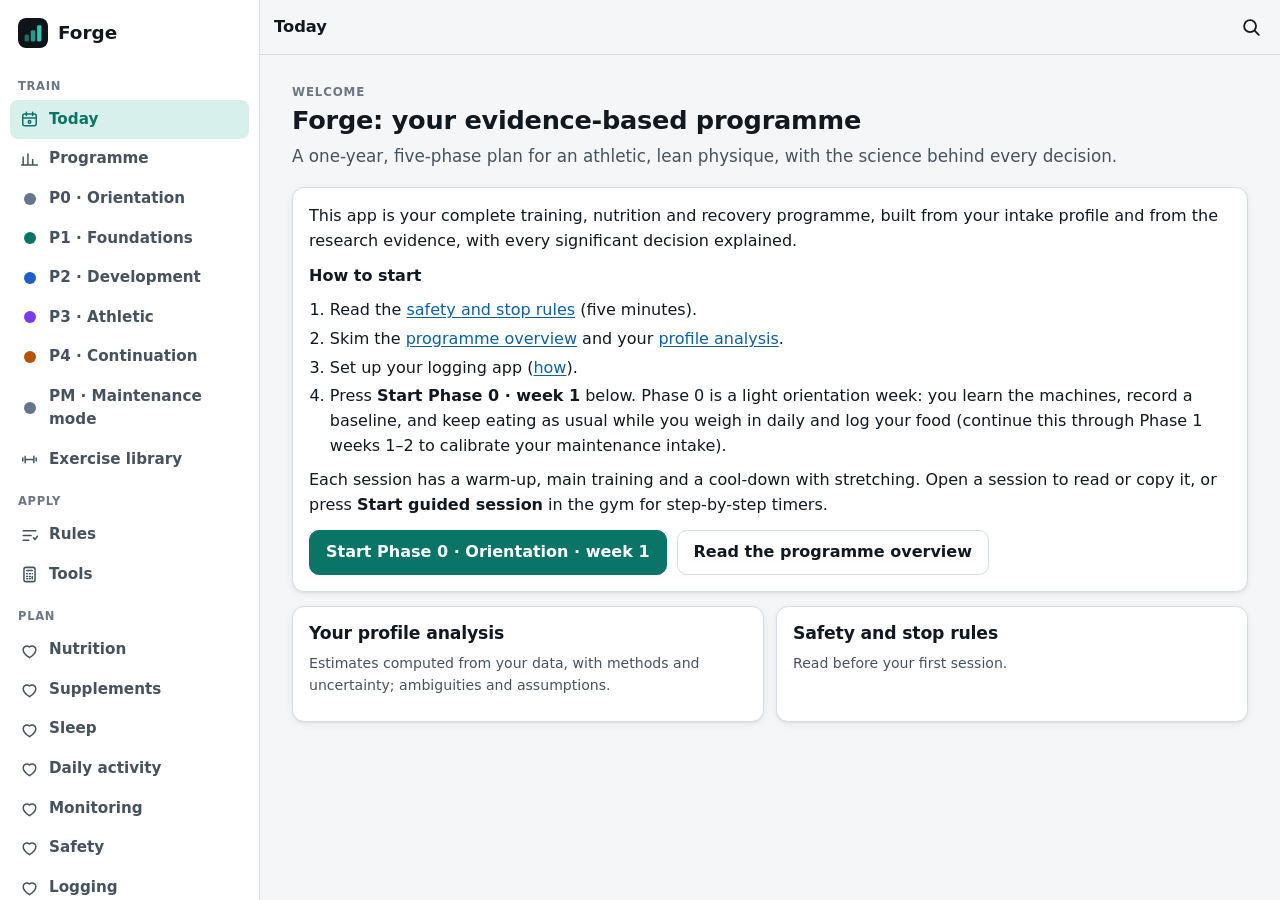
==== index.html @ 19421c13 "Add files via upload" ====
<!doctype html>
<html lang="en-GB">
<head>
  <meta charset="utf-8">
  <meta name="viewport" content="width=device-width, initial-scale=1, viewport-fit=cover">
  <title>Forge · Training Programme</title>
  <meta name="description" content="A personal, evidence-based multiphase training, nutrition and recovery programme. Works offline.">
  <meta name="theme-color" content="#0f1419">
  <meta name="color-scheme" content="light dark">
  <link rel="manifest" href="manifest.webmanifest">
  <link rel="icon" href="icons/icon.svg" type="image/svg+xml">
  <link rel="icon" href="icons/icon-192.png" sizes="192x192" type="image/png">
  <link rel="apple-touch-icon" href="icons/apple-touch-icon.png">
  <link rel="stylesheet" href="css/app.css">
  <script>
    // Apply the saved theme before first paint to avoid a flash.
    try {
      var t = JSON.parse(localStorage.getItem('forge:settings') || '{}').theme;
      if (t === 'light' || t === 'dark') document.documentElement.dataset.theme = t;
    } catch (e) {}
  </script>
</head>
<body>
  <a class="skip-link" href="#main">Skip to content</a>
  <div class="app" id="app">
    <aside class="sidenav" id="sidenav" aria-label="Main navigation"></aside>
    <div class="content-col">
      <header class="topbar" id="topbar">
        <button class="icon-btn back-btn" id="backBtn" type="button" aria-label="Back" hidden>
          <svg viewBox="0 0 24 24" aria-hidden="true"><path d="M15 5l-7 7 7 7" /></svg>
        </button>
        <div class="topbar-title" id="topTitle">Forge</div>
        <button class="icon-btn" id="searchBtn" type="button" aria-label="Search">
          <svg viewBox="0 0 24 24" aria-hidden="true"><circle cx="11" cy="11" r="6.5" /><path d="M16 16l4.5 4.5" /></svg>
        </button>
        <button class="icon-btn" id="menuBtn" type="button" aria-label="More pages" aria-haspopup="true">
          <svg viewBox="0 0 24 24" aria-hidden="true"><path d="M4 7h16M4 12h16M4 17h16" /></svg>
        </button>
      </header>
      <div class="banner" id="banner" hidden></div>
      <main id="main" tabindex="-1">
        <div class="loading" id="loading">
          <div class="spinner" aria-hidden="true"></div>
          <p>Loading programme…</p>
        </div>
      </main>
    </div>
    <nav class="bottomnav" id="bottomnav" aria-label="Primary"></nav>
  </div>
  <div class="sheet-backdrop" id="sheetBackdrop" hidden></div>
  <div class="sheet" id="sheet" role="dialog" aria-modal="true" aria-labelledby="sheetTitle" hidden></div>
  <div class="toast" id="toast" role="status" aria-live="polite"></div>
  <noscript><p class="noscript">This app needs JavaScript enabled.</p></noscript>
  <script type="module" src="js/app.js"></script>
</body>
</html>
---- css/app.css ----
/* Forge · stylesheet. No external fonts or resources: system font stacks only. */

:root {
  --bg: #f4f6f8;
  --surface: #ffffff;
  --surface-2: #edf1f4;
  --surface-3: #e2e8ed;
  --text: #121820;
  --text-2: #46525e;
  --text-3: #6b7783;
  --border: #d5dce3;
  --accent: #0a7466;
  --accent-ink: #ffffff;
  --accent-soft: #d8f0ec;
  --link: #0b5fa8;
  --warn: #9a5b00;
  --warn-soft: #fdf0d8;
  --danger: #b42318;
  --danger-soft: #fde4e1;
  --ok: #157a3c;
  --ok-soft: #dcf3e4;
  --info: #1d4ed8;
  --info-soft: #e1e9fd;
  --p0: #64748b; --p1: #0a7466; --p2: #1d5fc4; --p3: #7c3aed; --p4: #b45309;
  --shadow: 0 1px 2px rgba(16, 24, 32, .06), 0 2px 8px rgba(16, 24, 32, .06);
  --radius: 12px;
  --radius-sm: 8px;
  --font: system-ui, -apple-system, "Segoe UI", Roboto, "Noto Sans", Ubuntu, Cantarell, "Helvetica Neue", Arial, sans-serif;
  --mono: ui-monospace, "Cascadia Mono", "Segoe UI Mono", "Roboto Mono", Consolas, Menlo, monospace;
  --read: 74ch;
  --sidenav-w: 260px;
  --bottomnav-h: 62px;
  color-scheme: light;
}

@media (prefers-color-scheme: dark) {
  :root:not([data-theme="light"]) {
    --bg: #0f1419; --surface: #161c23; --surface-2: #1c242d; --surface-3: #25303b;
    --text: #e7edf3; --text-2: #aab6c2; --text-3: #83909d; --border: #2b3641;
    --accent: #33c2ae; --accent-ink: #062320; --accent-soft: #123631; --link: #79b8ff;
    --warn: #f2b155; --warn-soft: #3a2a0f; --danger: #ff8a7d; --danger-soft: #3d1a17;
    --ok: #5fd28c; --ok-soft: #12301f; --info: #8fb0ff; --info-soft: #172446;
    --p0: #94a3b8; --p1: #33c2ae; --p2: #6aa1ff; --p3: #b190ff; --p4: #f2a24a;
    --shadow: 0 1px 2px rgba(0, 0, 0, .4);
    color-scheme: dark;
  }
}
:root[data-theme="dark"] {
  --bg: #0f1419; --surface: #161c23; --surface-2: #1c242d; --surface-3: #25303b;
  --text: #e7edf3; --text-2: #aab6c2; --text-3: #83909d; --border: #2b3641;
  --accent: #33c2ae; --accent-ink: #062320; --accent-soft: #123631; --link: #79b8ff;
  --warn: #f2b155; --warn-soft: #3a2a0f; --danger: #ff8a7d; --danger-soft: #3d1a17;
  --ok: #5fd28c; --ok-soft: #12301f; --info: #8fb0ff; --info-soft: #172446;
  --p0: #94a3b8; --p1: #33c2ae; --p2: #6aa1ff; --p3: #b190ff; --p4: #f2a24a;
  --shadow: 0 1px 2px rgba(0, 0, 0, .4);
  color-scheme: dark;
}

* { box-sizing: border-box; }
html { -webkit-text-size-adjust: 100%; text-size-adjust: 100%; }
body {
  margin: 0;
  font-family: var(--font);
  font-size: 16px;
  line-height: 1.55;
  color: var(--text);
  background: var(--bg);
  -webkit-tap-highlight-color: transparent;
}
img, svg { max-width: 100%; }
a { color: var(--link); text-underline-offset: 2px; }
button, input, select, textarea { font: inherit; color: inherit; }
:focus-visible { outline: 2px solid var(--accent); outline-offset: 2px; border-radius: 4px; }
.skip-link { position: absolute; left: -999px; top: 0; z-index: 100; background: var(--surface); padding: 8px 12px; }
.skip-link:focus { left: 8px; top: 8px; }
.noscript { padding: 24px; }
[hidden] { display: none !important; }

/* ---------- Layout ---------- */
.app { min-height: 100vh; min-height: 100dvh; }
.content-col { min-width: 0; }
main { padding: 16px 16px calc(var(--bottomnav-h) + 28px + env(safe-area-inset-bottom)); outline: none; }
.page { max-width: 1080px; margin: 0 auto; }
.page.reading { max-width: calc(var(--read) + 32px); }

.topbar {
  position: sticky; top: 0; z-index: 20;
  display: flex; align-items: center; gap: 6px;
  min-height: 54px; padding: 6px 8px; padding-top: calc(6px + env(safe-area-inset-top));
  background: color-mix(in srgb, var(--bg) 88%, transparent);
  backdrop-filter: blur(10px); -webkit-backdrop-filter: blur(10px);
  border-bottom: 1px solid var(--border);
}
.topbar-title { flex: 1; min-width: 0; font-weight: 650; font-size: 1.02rem; white-space: nowrap; overflow: hidden; text-overflow: ellipsis; padding-left: 6px; }
.icon-btn {
  display: inline-grid; place-items: center; width: 42px; height: 42px; border-radius: 10px;
  background: transparent; border: 0; cursor: pointer; color: var(--text);
}
.icon-btn:hover { background: var(--surface-2); }
.icon-btn svg { width: 22px; height: 22px; fill: none; stroke: currentColor; stroke-width: 2; stroke-linecap: round; stroke-linejoin: round; }

.bottomnav {
  position: fixed; left: 0; right: 0; bottom: 0; z-index: 30;
  display: grid; grid-template-columns: repeat(5, 1fr);
  height: calc(var(--bottomnav-h) + env(safe-area-inset-bottom));
  padding-bottom: env(safe-area-inset-bottom);
  background: var(--surface); border-top: 1px solid var(--border);
}
.bottomnav a {
  display: flex; flex-direction: column; align-items: center; justify-content: center; gap: 2px;
  text-decoration: none; color: var(--text-3); font-size: .72rem; font-weight: 600; min-width: 0;
}
.bottomnav a svg { width: 23px; height: 23px; fill: none; stroke: currentColor; stroke-width: 1.9; stroke-linecap: round; stroke-linejoin: round; }
.bottomnav a[aria-current="page"] { color: var(--accent); }

.sidenav { display: none; }
.sidenav .brand { display: flex; align-items: center; gap: 10px; padding: 18px 18px 10px; font-weight: 750; font-size: 1.15rem; }
.sidenav .brand img { width: 30px; height: 30px; border-radius: 8px; }
.sidenav nav { padding: 6px 10px 24px; }
.sidenav .nav-group { margin: 14px 8px 4px; font-size: .72rem; text-transform: uppercase; letter-spacing: .06em; color: var(--text-3); font-weight: 700; }
.sidenav a {
  display: flex; align-items: center; gap: 10px; padding: 8px 10px; border-radius: 8px;
  color: var(--text-2); text-decoration: none; font-weight: 560; font-size: .95rem;
}
.sidenav a svg { width: 19px; height: 19px; flex: none; fill: none; stroke: currentColor; stroke-width: 1.9; stroke-linecap: round; stroke-linejoin: round; }
.sidenav a:hover { background: var(--surface-2); color: var(--text); }
.sidenav a[aria-current="page"] { background: var(--accent-soft); color: var(--accent); }

@media (min-width: 960px) {
  .app { display: grid; grid-template-columns: var(--sidenav-w) minmax(0, 1fr); }
  .sidenav {
    display: block; position: sticky; top: 0; height: 100vh; height: 100dvh; overflow-y: auto;
    background: var(--surface); border-right: 1px solid var(--border);
  }
  .bottomnav { display: none; }
  #menuBtn { display: none; }
  main { padding: 24px 32px 48px; }
}

/* ---------- Typography ---------- */
h1, h2, h3, h4 { line-height: 1.25; margin: 1.4em 0 .5em; letter-spacing: -.01em; }
h1 { font-size: 1.6rem; margin-top: .3em; }
h2 { font-size: 1.28rem; }
h3 { font-size: 1.08rem; }
h4 { font-size: 1rem; }
p { margin: .6em 0; }
.md > :first-child { margin-top: 0; }
.md ul, .md ol { padding-left: 1.3em; margin: .5em 0; }
.md li { margin: .25em 0; }
.md li > ul, .md li > ol { margin: .2em 0; }
code { font-family: var(--mono); font-size: .9em; background: var(--surface-2); padding: .1em .35em; border-radius: 5px; }
.muted { color: var(--text-2); }
.small { font-size: .88rem; }
.tiny { font-size: .78rem; }
.mono { font-family: var(--mono); font-variant-numeric: tabular-nums; }
.lede { font-size: 1.05rem; color: var(--text-2); }
.eyebrow { font-size: .74rem; text-transform: uppercase; letter-spacing: .07em; font-weight: 700; color: var(--text-3); margin: 0 0 4px; }
.page-head { margin: 4px 0 18px; }
.page-head h1 { margin: 0 0 6px; }
.page-head .lede { margin: 0; }
hr { border: 0; border-top: 1px solid var(--border); margin: 22px 0; }

/* ---------- Components ---------- */
.card {
  background: var(--surface); border: 1px solid var(--border); border-radius: var(--radius);
  padding: 16px; box-shadow: var(--shadow); margin: 0 0 14px;
}
.card > h2:first-child, .card > h3:first-child { margin-top: 0; }
.card.flat { box-shadow: none; }
.card.tight { padding: 12px 14px; }
.card-link { display: block; text-decoration: none; color: inherit; }
.card-link:hover { border-color: var(--accent); }
.grid { display: grid; gap: 12px; }
@media (min-width: 640px) { .grid.two { grid-template-columns: repeat(2, minmax(0, 1fr)); } .grid.three { grid-template-columns: repeat(3, minmax(0, 1fr)); } }
@media (min-width: 1100px) { .grid.four { grid-template-columns: repeat(4, minmax(0, 1fr)); } }
@media (min-width: 640px) and (max-width: 1099px) { .grid.four { grid-template-columns: repeat(2, minmax(0, 1fr)); } }
.row { display: flex; gap: 10px; align-items: center; flex-wrap: wrap; }
.row.between { justify-content: space-between; }
.stack > * + * { margin-top: 10px; }

.btn {
  display: inline-flex; align-items: center; justify-content: center; gap: 8px;
  min-height: 44px; padding: 9px 16px; border-radius: 10px; border: 1px solid var(--border);
  background: var(--surface); color: var(--text); font-weight: 620; cursor: pointer; text-decoration: none;
  touch-action: manipulation;
}
.btn:hover { border-color: var(--text-3); }
.btn.primary { background: var(--accent); color: var(--accent-ink); border-color: var(--accent); }
.btn.primary:hover { filter: brightness(1.06); }
.btn.ghost { background: transparent; }
.btn.danger { color: var(--danger); border-color: color-mix(in srgb, var(--danger) 45%, var(--border)); }
.btn.small { min-height: 36px; padding: 6px 12px; font-size: .9rem; }
.btn.block { width: 100%; }
.btn svg { width: 18px; height: 18px; fill: none; stroke: currentColor; stroke-width: 2; stroke-linecap: round; stroke-linejoin: round; }
.btn[disabled] { opacity: .5; cursor: not-allowed; }

.chip {
  display: inline-flex; align-items: center; gap: 4px; padding: 3px 10px; border-radius: 999px;
  font-size: .8rem; font-weight: 650; background: var(--surface-2); color: var(--text-2); border: 1px solid transparent;
  white-space: nowrap;
}
button.chip { cursor: pointer; border-color: var(--border); min-height: 34px; }
button.chip[aria-pressed="true"] { background: var(--accent); color: var(--accent-ink); border-color: var(--accent); }
.chips { display: flex; flex-wrap: wrap; gap: 6px; }
.chip.ok { background: var(--ok-soft); color: var(--ok); }
.chip.warn { background: var(--warn-soft); color: var(--warn); }
.chip.danger { background: var(--danger-soft); color: var(--danger); }
.chip.info { background: var(--info-soft); color: var(--info); }
.chip.accent { background: var(--accent-soft); color: var(--accent); }
.badge-conf-high { background: var(--ok-soft); color: var(--ok); }
.badge-conf-moderate { background: var(--info-soft); color: var(--info); }
.badge-conf-low { background: var(--warn-soft); color: var(--warn); }
.badge-cert-established { background: var(--ok-soft); color: var(--ok); }
.badge-cert-probable { background: var(--info-soft); color: var(--info); }
.badge-cert-uncertain { background: var(--warn-soft); color: var(--warn); }
.badge-cert-inference { background: var(--surface-3); color: var(--text-2); }

.callout { border-left: 4px solid var(--info); background: var(--info-soft); padding: 10px 14px; border-radius: 0 var(--radius-sm) var(--radius-sm) 0; margin: 12px 0; }
.callout.warn { border-color: var(--warn); background: var(--warn-soft); }
.callout.danger { border-color: var(--danger); background: var(--danger-soft); }
.callout.ok { border-color: var(--ok); background: var(--ok-soft); }
.callout > :first-child { margin-top: 0; }
.callout > :last-child { margin-bottom: 0; }
.callout .callout-title { font-weight: 700; margin-bottom: 4px; }

.table-wrap { overflow-x: auto; -webkit-overflow-scrolling: touch; margin: 10px 0; border: 1px solid var(--border); border-radius: var(--radius-sm); }
table { border-collapse: collapse; width: 100%; font-size: .92rem; }
th, td { text-align: left; padding: 8px 10px; border-bottom: 1px solid var(--border); vertical-align: top; }
th { background: var(--surface-2); font-weight: 680; white-space: nowrap; }
tr:last-child td { border-bottom: 0; }
td.num, th.num { text-align: right; font-variant-numeric: tabular-nums; }

details { border: 1px solid var(--border); border-radius: var(--radius-sm); background: var(--surface); margin: 8px 0; }
details > summary { cursor: pointer; padding: 10px 14px; font-weight: 640; list-style: none; display: flex; align-items: center; gap: 8px; min-height: 44px; }
details > summary::-webkit-details-marker { display: none; }
details > summary::before { content: ""; width: 8px; height: 8px; border-right: 2px solid var(--text-3); border-bottom: 2px solid var(--text-3); transform: rotate(-45deg); transition: transform .15s; flex: none; margin-right: 2px; }
details[open] > summary::before { transform: rotate(45deg); }
details > .details-body { padding: 2px 14px 12px; }

.tabs { display: flex; gap: 4px; border-bottom: 1px solid var(--border); margin: 12px 0 14px; overflow-x: auto; scrollbar-width: none; }
.tabs::-webkit-scrollbar { display: none; }
.tabs button {
  border: 0; background: transparent; padding: 10px 12px; font-weight: 640; color: var(--text-3); cursor: pointer;
  border-bottom: 2.5px solid transparent; white-space: nowrap; min-height: 44px;
}
.tabs button[aria-selected="true"] { color: var(--accent); border-bottom-color: var(--accent); }

.list { list-style: none; padding: 0; margin: 0; }
.list > li { border-bottom: 1px solid var(--border); }
.list > li:last-child { border-bottom: 0; }
.list-item { display: flex; align-items: center; gap: 12px; padding: 12px 4px; text-decoration: none; color: inherit; min-height: 52px; }
.list-item:hover .li-title { color: var(--accent); }
.li-main { flex: 1; min-width: 0; }
.li-title { font-weight: 640; }
.li-sub { font-size: .86rem; color: var(--text-2); }
.li-chev { color: var(--text-3); flex: none; }

.kv { display: grid; grid-template-columns: max-content 1fr; gap: 4px 14px; margin: 8px 0; }
.kv dt { color: var(--text-2); font-weight: 600; }
.kv dd { margin: 0; }

.field { display: flex; flex-direction: column; gap: 4px; margin: 0 0 12px; min-width: 0; }
.field label, .field .label { font-weight: 620; font-size: .9rem; }
.field .hint { font-size: .8rem; color: var(--text-3); }
input[type="text"], input[type="number"], input[type="date"], input[type="search"], select, textarea {
  width: 100%; min-height: 44px; padding: 8px 12px; border: 1px solid var(--border); border-radius: 10px; background: var(--surface);
}
textarea { min-height: 120px; resize: vertical; font-family: var(--mono); font-size: .88rem; }
input[type="number"] { font-variant-numeric: tabular-nums; }
.form-grid { display: grid; gap: 0 12px; grid-template-columns: repeat(2, minmax(0, 1fr)); }
@media (min-width: 720px) { .form-grid.three { grid-template-columns: repeat(3, minmax(0, 1fr)); } .form-grid.four { grid-template-columns: repeat(4, minmax(0, 1fr)); } }
.check { display: flex; gap: 10px; align-items: flex-start; padding: 8px 0; cursor: pointer; }
.check input { width: 22px; height: 22px; margin: 1px 0 0; flex: none; accent-color: var(--accent); }

.result { background: var(--surface-2); border-radius: var(--radius-sm); padding: 12px 14px; margin: 10px 0; }
.result .big { font-size: 1.5rem; font-weight: 750; font-variant-numeric: tabular-nums; }
.stat { display: flex; flex-direction: column; }
.stat .v { font-size: 1.3rem; font-weight: 720; font-variant-numeric: tabular-nums; }
.stat .k { font-size: .78rem; color: var(--text-3); text-transform: uppercase; letter-spacing: .05em; font-weight: 700; }

.progress { height: 8px; background: var(--surface-3); border-radius: 99px; overflow: hidden; }
.progress > span { display: block; height: 100%; background: var(--accent); border-radius: 99px; }

.phase-dot { width: 12px; height: 12px; border-radius: 50%; flex: none; display: inline-block; }
.phase-bar { display: flex; gap: 4px; margin: 10px 0; }
.phase-bar > a { flex: var(--w, 1); min-width: 38px; text-decoration: none; color: #fff; font-weight: 700; font-size: .8rem; padding: 8px 8px; border-radius: 8px; background: var(--c, var(--p1)); overflow: hidden; white-space: nowrap; text-overflow: ellipsis; }
:root[data-theme="dark"] .phase-bar > a { color: #0b1015; }
@media (prefers-color-scheme: dark) { :root:not([data-theme="light"]) .phase-bar > a { color: #0b1015; } }

/* week grid */
.week { display: grid; gap: 8px; grid-template-columns: 1fr; }
@media (min-width: 760px) { .week { grid-template-columns: repeat(7, minmax(0, 1fr)); } }
.day { border: 1px solid var(--border); border-radius: var(--radius-sm); background: var(--surface); padding: 10px; display: flex; flex-direction: column; gap: 6px; min-height: 64px; }
@media (max-width: 759px) { .day { flex-direction: row; align-items: center; } .day .day-label { width: 44px; flex: none; } .day .day-body { flex: 1; min-width: 0; } }
.day.rest { background: transparent; border-style: dashed; }
.day.today { border-color: var(--accent); box-shadow: 0 0 0 1px var(--accent) inset; }
.day-label { font-size: .75rem; font-weight: 750; color: var(--text-3); text-transform: uppercase; letter-spacing: .05em; }
.day a.session-link { text-decoration: none; color: inherit; font-weight: 650; display: block; }
.day a.session-link:hover { color: var(--accent); }
.day .meta { font-size: .78rem; color: var(--text-2); }
.done-toggle { display: inline-flex; align-items: center; gap: 6px; font-size: .8rem; color: var(--text-2); cursor: pointer; min-height: 32px; }
.done-toggle input { width: 20px; height: 20px; accent-color: var(--ok); margin: 0; }
.kind-strength { --k: var(--p1); } .kind-cardio { --k: var(--p2); } .kind-intervals { --k: var(--danger); } .kind-mixed { --k: var(--p3); } .kind-test { --k: var(--p4); } .kind-recovery { --k: var(--p0); } .kind-skill { --k: var(--p3); }
.kind-tag { display: inline-block; font-size: .7rem; font-weight: 750; text-transform: uppercase; letter-spacing: .05em; color: var(--k, var(--text-3)); }

/* session */
.section-head { display: flex; align-items: baseline; justify-content: space-between; gap: 10px; margin: 26px 0 8px; }
.section-head h2 { margin: 0; }
.section-num { display: inline-grid; place-items: center; width: 28px; height: 28px; border-radius: 50%; background: var(--accent); color: var(--accent-ink); font-weight: 750; font-size: .9rem; margin-right: 8px; vertical-align: 2px; }
.ex-card { border: 1px solid var(--border); border-radius: var(--radius); background: var(--surface); margin: 10px 0; overflow: hidden; }
.ex-card-head { display: flex; gap: 12px; padding: 12px 14px; align-items: flex-start; }
.ex-index { font-weight: 800; color: var(--text-3); min-width: 1.6em; font-variant-numeric: tabular-nums; }
.ex-name { font-weight: 700; font-size: 1.02rem; }
.ex-logname { font-size: .8rem; color: var(--text-3); }
.rx { display: flex; flex-wrap: wrap; gap: 6px 14px; margin-top: 6px; font-size: .92rem; }
.rx b { font-variant-numeric: tabular-nums; }
.rx .rx-item { white-space: nowrap; }
.ex-card details { border: 0; border-top: 1px solid var(--border); border-radius: 0; margin: 0; }
.drill-row { display: flex; gap: 10px; padding: 9px 0; border-bottom: 1px solid var(--border); align-items: flex-start; }
.drill-row:last-child { border-bottom: 0; }
.drill-row .dose { color: var(--text-2); font-size: .9rem; font-variant-numeric: tabular-nums; }

/* citations */
a.cite { font-size: .72em; vertical-align: super; line-height: 0; text-decoration: none; font-weight: 700; padding: 0 1px; }
a.cite.missing { color: var(--danger); }
.term { background: none; border: 0; padding: 0; color: inherit; font: inherit; cursor: help; border-bottom: 1.5px dotted var(--text-3); }
.term:hover { color: var(--accent); border-color: var(--accent); }
a.xref.missing { color: var(--danger); }
.ref-entry { padding: 10px 0; border-bottom: 1px solid var(--border); }
.ref-entry:last-child { border-bottom: 0; }
.ref-entry .ref-title { font-weight: 640; }
.ref-list { padding-left: 1.5em; }
.ref-list li { margin: 6px 0; font-size: .9rem; }

/* decision */
.option { border: 1px solid var(--border); border-radius: var(--radius-sm); padding: 12px 14px; margin: 10px 0; background: var(--surface); }
.option.chosen { border-color: var(--accent); box-shadow: 0 0 0 1px var(--accent) inset; }
.option h3 { margin: 0 0 6px; font-size: 1rem; }
.pro-con { display: grid; gap: 8px; }
@media (min-width: 720px) { .pro-con { grid-template-columns: 1fr 1fr; } }
.pro-con > div { background: var(--surface-2); border-radius: 8px; padding: 8px 12px; }
.pro-con .lbl { font-size: .74rem; font-weight: 750; text-transform: uppercase; letter-spacing: .05em; }
.pro-con .for .lbl { color: var(--ok); }
.pro-con .against .lbl { color: var(--danger); }

/* sheet (bottom sheet on phone, dialog on desktop) */
.sheet-backdrop { position: fixed; inset: 0; background: rgba(0, 0, 0, .45); z-index: 60; }
.sheet {
  position: fixed; z-index: 61; left: 0; right: 0; bottom: 0; max-height: 82vh; max-height: 82dvh; overflow-y: auto;
  background: var(--surface); border-radius: 16px 16px 0 0; padding: 18px 18px calc(22px + env(safe-area-inset-bottom));
  box-shadow: 0 -6px 30px rgba(0, 0, 0, .25);
}
@media (min-width: 760px) {
  .sheet { left: 50%; top: 50%; bottom: auto; right: auto; transform: translate(-50%, -50%); width: min(640px, 92vw); max-height: 80vh; border-radius: 16px; }
}
.sheet h2 { margin-top: 0; }
.sheet .sheet-close { position: sticky; top: -18px; float: right; margin: -8px -8px 0 8px; }

.toast {
  position: fixed; left: 50%; bottom: calc(var(--bottomnav-h) + 16px + env(safe-area-inset-bottom)); transform: translateX(-50%) translateY(20px);
  background: var(--text); color: var(--bg); padding: 10px 16px; border-radius: 10px; font-weight: 600; font-size: .92rem;
  opacity: 0; pointer-events: none; transition: opacity .2s, transform .2s; z-index: 80; max-width: 90vw;
}
.toast.show { opacity: 1; transform: translateX(-50%) translateY(0); }
@media (min-width: 960px) { .toast { bottom: 24px; } }

.banner { background: var(--accent-soft); color: var(--text); padding: 10px 16px; display: flex; gap: 12px; align-items: center; justify-content: space-between; flex-wrap: wrap; border-bottom: 1px solid var(--border); }

.loading { display: grid; place-items: center; min-height: 50vh; color: var(--text-2); text-align: center; }
.spinner { width: 34px; height: 34px; border-radius: 50%; border: 3px solid var(--surface-3); border-top-color: var(--accent); animation: spin .9s linear infinite; }
@keyframes spin { to { transform: rotate(360deg); } }
.error-box { border: 1px solid var(--danger); background: var(--danger-soft); border-radius: var(--radius); padding: 16px; }

.search-results mark { background: var(--warn-soft); color: inherit; padding: 0 2px; border-radius: 3px; }

/* ---------- Guided session player ---------- */
.player { max-width: 720px; margin: 0 auto; display: flex; flex-direction: column; gap: 12px; }
.player-top { display: flex; align-items: center; gap: 10px; }
.player-top .progress { flex: 1; }
.player-card { background: var(--surface); border: 1px solid var(--border); border-radius: 16px; padding: 18px; box-shadow: var(--shadow); }
.player-section { font-size: .76rem; font-weight: 800; text-transform: uppercase; letter-spacing: .08em; color: var(--accent); }
.player-title { font-size: 1.45rem; font-weight: 760; line-height: 1.2; margin: 4px 0 2px; }
.player-sub { color: var(--text-2); font-weight: 600; }
.player-target { display: flex; flex-wrap: wrap; gap: 8px; margin: 12px 0 4px; }
.player-target .chip { font-size: .92rem; padding: 6px 12px; }
.timer { text-align: center; margin: 14px 0 6px; }
.timer .t { font-family: var(--mono); font-size: clamp(3.2rem, 17vw, 5.6rem); font-weight: 700; letter-spacing: -.02em; font-variant-numeric: tabular-nums; line-height: 1; }
.timer .t.ending { color: var(--danger); }
.timer .t-label { color: var(--text-2); font-weight: 650; margin-top: 4px; }
.timer-controls { display: flex; justify-content: center; gap: 8px; flex-wrap: wrap; margin-top: 10px; }
.player-actions { display: grid; grid-template-columns: 1fr 2fr; gap: 10px; }
.player-actions .btn { min-height: 56px; font-size: 1.05rem; }
.step-list { max-height: 50vh; overflow-y: auto; }
.step-list li a { display: flex; gap: 10px; padding: 8px 6px; text-decoration: none; color: var(--text-2); font-size: .92rem; border-radius: 6px; }
.step-list li a.current { background: var(--accent-soft); color: var(--accent); font-weight: 700; }
.step-list li a.done { color: var(--text-3); text-decoration: line-through; }
.interval-phase { display: inline-block; padding: 4px 12px; border-radius: 99px; font-weight: 800; font-size: .9rem; text-transform: uppercase; letter-spacing: .05em; }
.interval-phase.work { background: var(--danger-soft); color: var(--danger); }
.interval-phase.recover { background: var(--ok-soft); color: var(--ok); }
.interval-phase.easy { background: var(--info-soft); color: var(--info); }

/* ---------- Print (reading on laptop / saving as PDF) ---------- */
@media print {
  .sidenav, .bottomnav, .topbar, .banner, .btn, .tabs, .no-print { display: none !important; }
  main { padding: 0; }
  details { border: 0; }
  details > .details-body { display: block !important; }
  .card { box-shadow: none; break-inside: avoid; }
}

@media (prefers-reduced-motion: reduce) {
  * { transition: none !important; animation: none !important; }
}
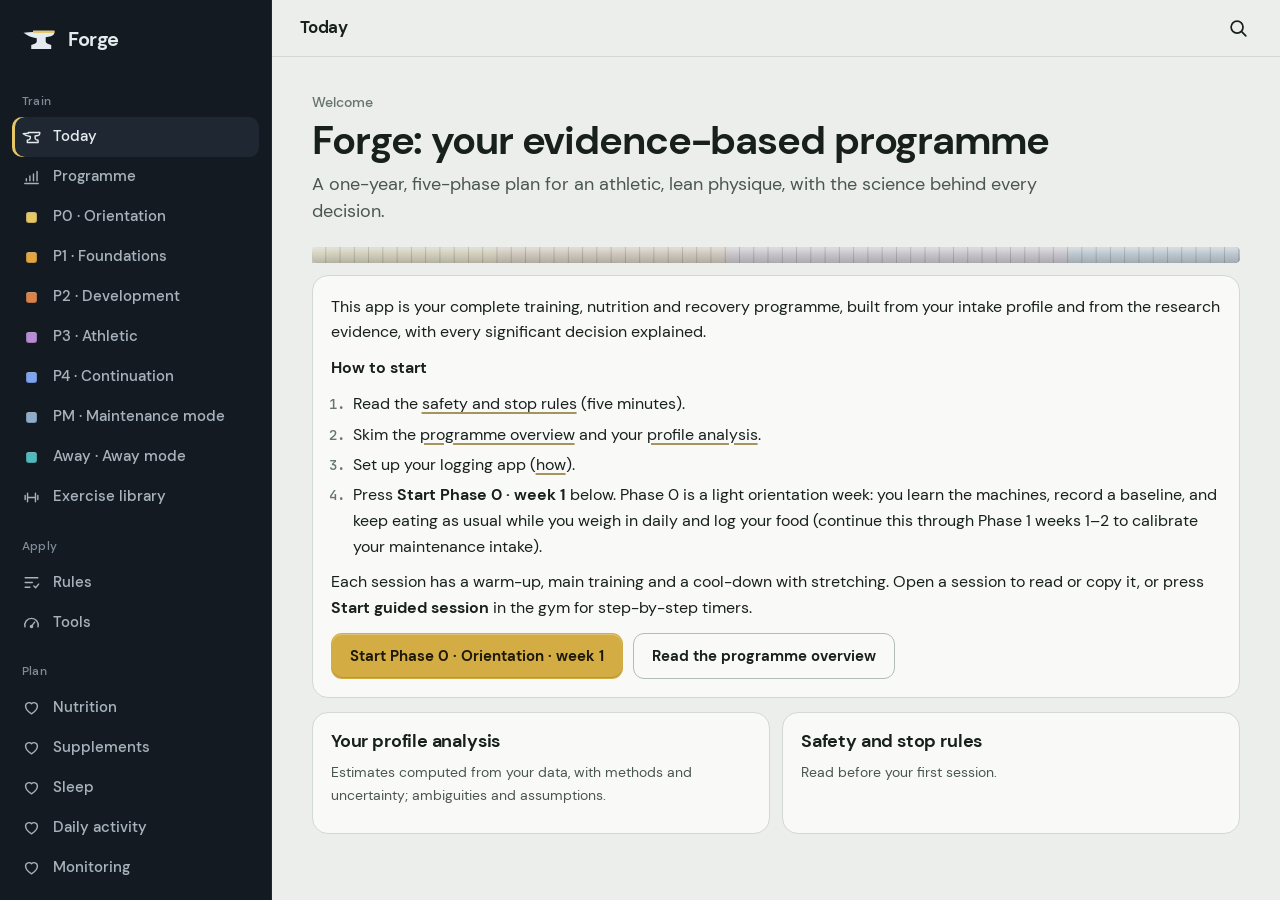
==== commit 446d79d0: "Add files via upload" ====
--- a/index.html
+++ b/index.html
@@ -5,18 +5,24 @@
   <meta name="viewport" content="width=device-width, initial-scale=1, viewport-fit=cover">
   <title>Forge · Training Programme</title>
   <meta name="description" content="A personal, evidence-based multiphase training, nutrition and recovery programme. Works offline.">
-  <meta name="theme-color" content="#0f1419">
+  <meta name="theme-color" content="#11161c">
   <meta name="color-scheme" content="light dark">
   <link rel="manifest" href="manifest.webmanifest">
   <link rel="icon" href="icons/icon.svg" type="image/svg+xml">
   <link rel="icon" href="icons/icon-192.png" sizes="192x192" type="image/png">
   <link rel="apple-touch-icon" href="icons/apple-touch-icon.png">
+  <link rel="preload" href="fonts/DMSans-Regular.woff" as="font" type="font/woff" crossorigin>
+  <link rel="preload" href="fonts/DMSans-Bold.woff" as="font" type="font/woff" crossorigin>
+  <link rel="preload" href="fonts/JetBrainsMono-ExtraBold.woff" as="font" type="font/woff" crossorigin>
   <link rel="stylesheet" href="css/app.css">
   <script>
-    // Apply the saved theme before first paint to avoid a flash.
+    // Apply the saved theme and the current phase's colour before first paint to avoid a flash.
+    // (Phase colour keys match phase ids; js/app.js sets the definitive value once content loads.)
     try {
       var t = JSON.parse(localStorage.getItem('forge:settings') || '{}').theme;
       if (t === 'light' || t === 'dark') document.documentElement.dataset.theme = t;
+      var p = JSON.parse(localStorage.getItem('forge:position') || 'null');
+      if (p && /^p([0-4]|m|a)$/.test(p.phase)) document.documentElement.dataset.temper = p.phase;
     } catch (e) {}
   </script>
 </head>
@@ -29,6 +35,9 @@
         <button class="icon-btn back-btn" id="backBtn" type="button" aria-label="Back" hidden>
           <svg viewBox="0 0 24 24" aria-hidden="true"><path d="M15 5l-7 7 7 7" /></svg>
         </button>
+        <a class="topbar-mark" href="#/today" aria-label="Forge: Today">
+          <svg viewBox="0 0 32 32" aria-hidden="true"><path class="mark-body" d="M1.5 10.2C4.6 9.6 7.6 9.4 10.4 9.4V8.2H30.5V9.7C30.5 11.6 29.2 12.9 27.3 13.3L22.3 14.3V17.9C22.3 19.1 23.1 20.1 24.2 20.5L27.5 21.6V25.5H8.7V21.6L12 20.5C13.1 20.1 13.9 19.1 13.9 17.9V15.2C9.4 14.8 5.1 13.2 1.5 10.2Z"/><path class="mark-face" d="M10.4 8.2H30.5V10.3H10.4Z"/></svg>
+        </a>
         <div class="topbar-title" id="topTitle">Forge</div>
         <button class="icon-btn" id="searchBtn" type="button" aria-label="Search">
           <svg viewBox="0 0 24 24" aria-hidden="true"><circle cx="11" cy="11" r="6.5" /><path d="M16 16l4.5 4.5" /></svg>
@@ -40,7 +49,7 @@
       <div class="banner" id="banner" hidden></div>
       <main id="main" tabindex="-1">
         <div class="loading" id="loading">
-          <div class="spinner" aria-hidden="true"></div>
+          <svg class="loading-mark" viewBox="0 0 32 32" aria-hidden="true"><path class="mark-body" d="M1.5 10.2C4.6 9.6 7.6 9.4 10.4 9.4V8.2H30.5V9.7C30.5 11.6 29.2 12.9 27.3 13.3L22.3 14.3V17.9C22.3 19.1 23.1 20.1 24.2 20.5L27.5 21.6V25.5H8.7V21.6L12 20.5C13.1 20.1 13.9 19.1 13.9 17.9V15.2C9.4 14.8 5.1 13.2 1.5 10.2Z"/><path class="mark-face" d="M10.4 8.2H30.5V10.3H10.4Z"/></svg>
           <p>Loading programme…</p>
         </div>
       </main>
--- a/css/app.css
+++ b/css/app.css
@@ -1,176 +1,249 @@
-/* Forge · stylesheet. No external fonts or resources: system font stacks only. */
-
+/* Forge · stylesheet · "Tempered"
+   The colour system comes from heat-treated steel. As steel is tempered its oxide film runs
+   straw → gold → bronze → plum → blue; those colours mark the five phases in programme order
+   (Maintenance takes steel blue and Away mode peacock), and the app takes on the colour of the phase
+   you are in (html[data-temper], set by js/app.js). Everything else is quiet steel.
+   Fonts are bundled in fonts/ (DM Sans for words, JetBrains Mono for numbers); no external resources. */
+
+@font-face { font-family: "DM Sans"; font-style: normal; font-weight: 400; font-display: swap; src: url("../fonts/DMSans-Regular.woff") format("woff"); }
+@font-face { font-family: "DM Sans"; font-style: italic; font-weight: 400; font-display: swap; src: url("../fonts/DMSans-Italic.woff") format("woff"); }
+@font-face { font-family: "DM Sans"; font-style: normal; font-weight: 500; font-display: swap; src: url("../fonts/DMSans-Medium.woff") format("woff"); }
+@font-face { font-family: "DM Sans"; font-style: normal; font-weight: 700; font-display: swap; src: url("../fonts/DMSans-Bold.woff") format("woff"); }
+@font-face { font-family: "JetBrains Mono"; font-style: normal; font-weight: 500; font-display: swap; src: url("../fonts/JetBrainsMono-Medium.woff") format("woff"); }
+@font-face { font-family: "JetBrains Mono"; font-style: normal; font-weight: 700; font-display: swap; src: url("../fonts/JetBrainsMono-Bold.woff") format("woff"); }
+@font-face { font-family: "JetBrains Mono"; font-style: normal; font-weight: 800; font-display: swap; src: url("../fonts/JetBrainsMono-ExtraBold.woff") format("woff"); }
+
+/* The timer ring's fill fraction animates between ticks. */
+@property --f { syntax: "<number>"; inherits: true; initial-value: 1; }
+
+/* ---------- Tokens ----------
+   Every colour is light-dark(light, dark), so an element with color-scheme: dark (.steel panels,
+   the sidebar) resolves the dark values whatever the page theme is. */
 :root {
-  --bg: #f4f6f8;
-  --surface: #ffffff;
-  --surface-2: #edf1f4;
-  --surface-3: #e2e8ed;
-  --text: #121820;
-  --text-2: #46525e;
-  --text-3: #6b7783;
-  --border: #d5dce3;
-  --accent: #0a7466;
-  --accent-ink: #ffffff;
-  --accent-soft: #d8f0ec;
-  --link: #0b5fa8;
-  --warn: #9a5b00;
-  --warn-soft: #fdf0d8;
-  --danger: #b42318;
-  --danger-soft: #fde4e1;
-  --ok: #157a3c;
-  --ok-soft: #dcf3e4;
-  --info: #1d4ed8;
-  --info-soft: #e1e9fd;
-  --p0: #64748b; --p1: #0a7466; --p2: #1d5fc4; --p3: #7c3aed; --p4: #b45309;
-  --shadow: 0 1px 2px rgba(16, 24, 32, .06), 0 2px 8px rgba(16, 24, 32, .06);
-  --radius: 12px;
-  --radius-sm: 8px;
-  --font: system-ui, -apple-system, "Segoe UI", Roboto, "Noto Sans", Ubuntu, Cantarell, "Helvetica Neue", Arial, sans-serif;
-  --mono: ui-monospace, "Cascadia Mono", "Segoe UI Mono", "Roboto Mono", Consolas, Menlo, monospace;
-  --read: 74ch;
-  --sidenav-w: 260px;
-  --bottomnav-h: 62px;
-  color-scheme: light;
-}
-
-@media (prefers-color-scheme: dark) {
-  :root:not([data-theme="light"]) {
-    --bg: #0f1419; --surface: #161c23; --surface-2: #1c242d; --surface-3: #25303b;
-    --text: #e7edf3; --text-2: #aab6c2; --text-3: #83909d; --border: #2b3641;
-    --accent: #33c2ae; --accent-ink: #062320; --accent-soft: #123631; --link: #79b8ff;
-    --warn: #f2b155; --warn-soft: #3a2a0f; --danger: #ff8a7d; --danger-soft: #3d1a17;
-    --ok: #5fd28c; --ok-soft: #12301f; --info: #8fb0ff; --info-soft: #172446;
-    --p0: #94a3b8; --p1: #33c2ae; --p2: #6aa1ff; --p3: #b190ff; --p4: #f2a24a;
-    --shadow: 0 1px 2px rgba(0, 0, 0, .4);
-    color-scheme: dark;
-  }
-}
-:root[data-theme="dark"] {
-  --bg: #0f1419; --surface: #161c23; --surface-2: #1c242d; --surface-3: #25303b;
-  --text: #e7edf3; --text-2: #aab6c2; --text-3: #83909d; --border: #2b3641;
-  --accent: #33c2ae; --accent-ink: #062320; --accent-soft: #123631; --link: #79b8ff;
-  --warn: #f2b155; --warn-soft: #3a2a0f; --danger: #ff8a7d; --danger-soft: #3d1a17;
-  --ok: #5fd28c; --ok-soft: #12301f; --info: #8fb0ff; --info-soft: #172446;
-  --p0: #94a3b8; --p1: #33c2ae; --p2: #6aa1ff; --p3: #b190ff; --p4: #f2a24a;
-  --shadow: 0 1px 2px rgba(0, 0, 0, .4);
-  color-scheme: dark;
-}
-
+  color-scheme: light dark;
+
+  /* Neutrals: machine grey by day, blued steel by night. */
+  --bg: light-dark(#eceeeb, #11161c);
+  --surface: light-dark(#f9faf8, #171e26);
+  --surface-2: light-dark(#e2e6e2, #1f2832);
+  --surface-3: light-dark(#d4dad5, #29343f);
+  --line: light-dark(#d2d8d3, #2a3541);
+  --line-strong: light-dark(#b2bcb6, #3b4856);
+  --ink: light-dark(#17201c, #e5eaee);
+  --ink-2: light-dark(#4a5651, #a7b2bc);
+  --ink-3: light-dark(#68756f, #7f8b96);
+  --cool: light-dark(#5d7891, #87a3bd);      /* steel that has cooled: rest and recovery */
+
+  /* Oxide (temper) colours, one per phase: fill, ink on the fill, and a text-safe variant. */
+  --p0: light-dark(#d3ad44, #e6c766); --p0-ink: #1d1808;                        --p0-text: light-dark(#7a5c10, #e6c766);
+  --p1: light-dark(#c0882a, #e2a640); --p1-ink: #1b1306;                        --p1-text: light-dark(#83570e, #e9b358);
+  --p2: light-dark(#a65b2d, #d9834b); --p2-ink: light-dark(#ffffff, #1c0f06);   --p2-text: light-dark(#8c4a22, #e6965f);
+  --p3: light-dark(#7d4797, #b98ad6); --p3-ink: light-dark(#ffffff, #1a0f22);   --p3-text: light-dark(#6e3c86, #c9a0e2);
+  --p4: light-dark(#2e5daf, #7ea4f0); --p4-ink: light-dark(#ffffff, #0b1630);   --p4-text: light-dark(#2a55a2, #98b6f4);
+  --pm: light-dark(#4d6e8c, #8eadcb); --pm-ink: light-dark(#ffffff, #0e1823);   --pm-text: light-dark(#44637f, #a2bdd6);
+  --pa: light-dark(#21767e, #4fbac0); --pa-ink: light-dark(#ffffff, #062023);   --pa-text: light-dark(#1d6970, #69c9ce);
+
+  /* The current phase's colour (overridden per phase below). */
+  --temper: var(--p0); --temper-ink: var(--p0-ink); --temper-text: var(--p0-text);
+  --temper-soft: color-mix(in srgb, var(--temper) 17%, transparent);
+
+  --ok: light-dark(#2b7448, #6ccb93);
+  --warn: light-dark(#8f5c00, #edb65a);
+  --danger: light-dark(#b0281f, #ff8b7e);
+  --info: light-dark(#3d5d7c, #9cb8d6);
+  --link: var(--ink);
+
+  --font: "DM Sans", system-ui, -apple-system, "Segoe UI", Roboto, sans-serif;
+  --num: "JetBrains Mono", ui-monospace, "Cascadia Mono", Consolas, monospace;
+
+  --r-tag: 6px; --r-ctl: 11px; --r-panel: 16px; --r-hero: 22px;
+  --sidenav-w: 272px;
+  --bottomnav-h: 64px;
+
+  /* Brushed-steel finish laid over oxide colours. */
+  --sheen: linear-gradient(180deg, rgb(255 255 255 / .34), rgb(255 255 255 / 0) 46%, rgb(0 0 0 / .12));
+  --brushed: repeating-linear-gradient(90deg, rgb(255 255 255 / .07) 0 1px, transparent 1px 3px);
+
+  /* Icons used as masks (callouts, kinds of session, chevrons). */
+  --i-note: url("data:image/svg+xml,%3Csvg xmlns='http://www.w3.org/2000/svg' viewBox='0 0 24 24' fill='none' stroke='black' stroke-width='2' stroke-linecap='round'%3E%3Ccircle cx='12' cy='12' r='9'/%3E%3Cpath d='M12 11v6M12 7.5v.01'/%3E%3C/svg%3E");
+  --i-warn: url("data:image/svg+xml,%3Csvg xmlns='http://www.w3.org/2000/svg' viewBox='0 0 24 24' fill='none' stroke='black' stroke-width='2' stroke-linecap='round' stroke-linejoin='round'%3E%3Cpath d='M10.3 4.2 2.6 17.5A2 2 0 0 0 4.3 20.5h15.4a2 2 0 0 0 1.7-3L13.7 4.2a2 2 0 0 0-3.4 0z'/%3E%3Cpath d='M12 9.5v4.5M12 17.2v.01'/%3E%3C/svg%3E");
+  --i-ok: url("data:image/svg+xml,%3Csvg xmlns='http://www.w3.org/2000/svg' viewBox='0 0 24 24' fill='none' stroke='black' stroke-width='2' stroke-linecap='round' stroke-linejoin='round'%3E%3Ccircle cx='12' cy='12' r='9'/%3E%3Cpath d='m8 12.4 2.7 2.7L16.2 9.4'/%3E%3C/svg%3E");
+  --i-danger: url("data:image/svg+xml,%3Csvg xmlns='http://www.w3.org/2000/svg' viewBox='0 0 24 24' fill='none' stroke='black' stroke-width='2' stroke-linecap='round' stroke-linejoin='round'%3E%3Cpath d='M8.2 2.8h7.6l5.4 5.4v7.6l-5.4 5.4H8.2l-5.4-5.4V8.2z'/%3E%3Cpath d='M12 7.5v5.5M12 16.5v.01'/%3E%3C/svg%3E");
+  --i-check: url("data:image/svg+xml,%3Csvg xmlns='http://www.w3.org/2000/svg' viewBox='0 0 24 24' fill='none' stroke='black' stroke-width='3.2' stroke-linecap='round' stroke-linejoin='round'%3E%3Cpath d='m5 12.5 4.5 4.5L19 7.5'/%3E%3C/svg%3E");
+  --i-chev: url("data:image/svg+xml,%3Csvg xmlns='http://www.w3.org/2000/svg' viewBox='0 0 24 24' fill='none' stroke='black' stroke-width='2.4' stroke-linecap='round' stroke-linejoin='round'%3E%3Cpath d='m9 6 6 6-6 6'/%3E%3C/svg%3E");
+  --i-strength: url("data:image/svg+xml,%3Csvg xmlns='http://www.w3.org/2000/svg' viewBox='0 0 24 24' fill='none' stroke='black' stroke-width='2.4' stroke-linecap='round'%3E%3Cpath d='M7 7v10M17 7v10M3.5 10v4M20.5 10v4M7 12h10'/%3E%3C/svg%3E");
+  --i-cardio: url("data:image/svg+xml,%3Csvg xmlns='http://www.w3.org/2000/svg' viewBox='0 0 24 24' fill='none' stroke='black' stroke-width='2.4' stroke-linecap='round' stroke-linejoin='round'%3E%3Cpath d='M2.5 12c2.4 0 2.4-5 4.75-5S9.6 17 12 17s2.4-10 4.75-10S19.1 12 21.5 12'/%3E%3C/svg%3E");
+  --i-intervals: url("data:image/svg+xml,%3Csvg xmlns='http://www.w3.org/2000/svg' viewBox='0 0 24 24' fill='none' stroke='black' stroke-width='2.4' stroke-linecap='round' stroke-linejoin='round'%3E%3Cpath d='M2.5 17h3.5V7h4v10h4V7h4v10h3.5'/%3E%3C/svg%3E");
+  --i-mixed: url("data:image/svg+xml,%3Csvg xmlns='http://www.w3.org/2000/svg' viewBox='0 0 24 24' fill='none' stroke='black' stroke-width='2.4' stroke-linecap='round'%3E%3Cpath d='M4 8h6M7 5v6M14 16h6'/%3E%3Cpath d='m6 19 12-14'/%3E%3C/svg%3E");
+  --i-test: url("data:image/svg+xml,%3Csvg xmlns='http://www.w3.org/2000/svg' viewBox='0 0 24 24' fill='none' stroke='black' stroke-width='2.4' stroke-linecap='round'%3E%3Cpath d='M3.5 17.5a8.5 8.5 0 1 1 17 0'/%3E%3Cpath d='m12 17 4-5'/%3E%3C/svg%3E");
+  --i-recovery: url("data:image/svg+xml,%3Csvg xmlns='http://www.w3.org/2000/svg' viewBox='0 0 24 24' fill='none' stroke='black' stroke-width='2.4' stroke-linecap='round' stroke-linejoin='round'%3E%3Cpath d='M5 19c0-8 5-13 14-14-1 9-6 14-14 14zM5 19l7-7'/%3E%3C/svg%3E");
+  --i-skill: url("data:image/svg+xml,%3Csvg xmlns='http://www.w3.org/2000/svg' viewBox='0 0 24 24' fill='none' stroke='black' stroke-width='2.4'%3E%3Ccircle cx='12' cy='12' r='8.5'/%3E%3Ccircle cx='12' cy='12' r='3.5'/%3E%3C/svg%3E");
+}
+:root[data-theme="light"] { color-scheme: light; }
+:root[data-theme="dark"] { color-scheme: dark; }
+
+:root[data-temper="p1"] { --temper: var(--p1); --temper-ink: var(--p1-ink); --temper-text: var(--p1-text); }
+:root[data-temper="p2"] { --temper: var(--p2); --temper-ink: var(--p2-ink); --temper-text: var(--p2-text); }
+:root[data-temper="p3"] { --temper: var(--p3); --temper-ink: var(--p3-ink); --temper-text: var(--p3-text); }
+:root[data-temper="p4"] { --temper: var(--p4); --temper-ink: var(--p4-ink); --temper-text: var(--p4-text); }
+:root[data-temper="pm"] { --temper: var(--pm); --temper-ink: var(--pm-ink); --temper-text: var(--pm-text); }
+:root[data-temper="pa"] { --temper: var(--pa); --temper-ink: var(--pa-ink); --temper-text: var(--pa-text); }
+
+/* ---------- Base ---------- */
 * { box-sizing: border-box; }
-html { -webkit-text-size-adjust: 100%; text-size-adjust: 100%; }
+html { -webkit-text-size-adjust: 100%; text-size-adjust: 100%; scroll-padding-top: 76px; }
 body {
   margin: 0;
   font-family: var(--font);
-  font-size: 16px;
-  line-height: 1.55;
-  color: var(--text);
+  font-size: 1rem;
+  line-height: 1.6;
+  color: var(--ink);
   background: var(--bg);
   -webkit-tap-highlight-color: transparent;
-}
+  overflow-wrap: break-word;
+}
+/* Long URLs and identifiers (reference pages) break rather than widen the page. */
+.ref-entry a, .card a, .ref-list a, .kv dd { overflow-wrap: anywhere; }
 img, svg { max-width: 100%; }
-a { color: var(--link); text-underline-offset: 2px; }
+a { color: var(--link); text-decoration-color: color-mix(in srgb, var(--temper-text) 65%, transparent); text-decoration-thickness: 1.5px; text-underline-offset: 3px; }
+a:hover { color: var(--temper-text); }
 button, input, select, textarea { font: inherit; color: inherit; }
-:focus-visible { outline: 2px solid var(--accent); outline-offset: 2px; border-radius: 4px; }
+::selection { background: color-mix(in srgb, var(--temper) 34%, transparent); }
+:focus-visible { outline: 2px solid var(--ink); outline-offset: 2px; border-radius: 6px; }
 .skip-link { position: absolute; left: -999px; top: 0; z-index: 100; background: var(--surface); padding: 8px 12px; }
 .skip-link:focus { left: 8px; top: 8px; }
 .noscript { padding: 24px; }
 [hidden] { display: none !important; }
 
-/* ---------- Layout ---------- */
+/* ---------- Shell ---------- */
 .app { min-height: 100vh; min-height: 100dvh; }
 .content-col { min-width: 0; }
-main { padding: 16px 16px calc(var(--bottomnav-h) + 28px + env(safe-area-inset-bottom)); outline: none; }
-.page { max-width: 1080px; margin: 0 auto; }
-.page.reading { max-width: calc(var(--read) + 32px); }
+main { padding: 14px 16px calc(var(--bottomnav-h) + 36px + env(safe-area-inset-bottom)); outline: none; }
+.page { max-width: 1120px; margin: 0 auto; }
+.page.reading { max-width: 44rem; }
 
 .topbar {
   position: sticky; top: 0; z-index: 20;
-  display: flex; align-items: center; gap: 6px;
-  min-height: 54px; padding: 6px 8px; padding-top: calc(6px + env(safe-area-inset-top));
-  background: color-mix(in srgb, var(--bg) 88%, transparent);
-  backdrop-filter: blur(10px); -webkit-backdrop-filter: blur(10px);
-  border-bottom: 1px solid var(--border);
-}
-.topbar-title { flex: 1; min-width: 0; font-weight: 650; font-size: 1.02rem; white-space: nowrap; overflow: hidden; text-overflow: ellipsis; padding-left: 6px; }
+  display: flex; align-items: center; gap: 2px;
+  min-height: 56px; padding: 6px 8px; padding-top: calc(6px + env(safe-area-inset-top));
+  background: color-mix(in srgb, var(--bg) 84%, transparent);
+  backdrop-filter: saturate(1.3) blur(14px); -webkit-backdrop-filter: saturate(1.3) blur(14px);
+  border-bottom: 1px solid var(--line);
+}
+.topbar-mark { display: none; place-items: center; width: 40px; height: 40px; margin-left: 2px; color: var(--ink); }
+.topbar-mark svg { width: 28px; height: 28px; }
+.back-btn[hidden] + .topbar-mark { display: grid; }
+.topbar-title { flex: 1; min-width: 0; font-weight: 700; font-size: 1.0625rem; letter-spacing: -.01em; white-space: nowrap; overflow: hidden; text-overflow: ellipsis; padding-left: 4px; }
 .icon-btn {
-  display: inline-grid; place-items: center; width: 42px; height: 42px; border-radius: 10px;
-  background: transparent; border: 0; cursor: pointer; color: var(--text);
+  display: inline-grid; place-items: center; width: 44px; height: 44px; border-radius: 12px; flex: none;
+  background: transparent; border: 0; cursor: pointer; color: var(--ink);
 }
 .icon-btn:hover { background: var(--surface-2); }
-.icon-btn svg { width: 22px; height: 22px; fill: none; stroke: currentColor; stroke-width: 2; stroke-linecap: round; stroke-linejoin: round; }
+.icon-btn svg { width: 22px; height: 22px; fill: none; stroke: currentColor; stroke-width: 1.9; stroke-linecap: round; stroke-linejoin: round; }
+
+/* Brand mark: steel anvil whose face carries the current phase's colour. */
+.mark-body { fill: currentColor; }
+.mark-face { fill: var(--temper); }
 
 .bottomnav {
   position: fixed; left: 0; right: 0; bottom: 0; z-index: 30;
   display: grid; grid-template-columns: repeat(5, 1fr);
   height: calc(var(--bottomnav-h) + env(safe-area-inset-bottom));
   padding-bottom: env(safe-area-inset-bottom);
-  background: var(--surface); border-top: 1px solid var(--border);
+  background: var(--surface); border-top: 1px solid var(--line);
 }
 .bottomnav a {
-  display: flex; flex-direction: column; align-items: center; justify-content: center; gap: 2px;
-  text-decoration: none; color: var(--text-3); font-size: .72rem; font-weight: 600; min-width: 0;
-}
-.bottomnav a svg { width: 23px; height: 23px; fill: none; stroke: currentColor; stroke-width: 1.9; stroke-linecap: round; stroke-linejoin: round; }
-.bottomnav a[aria-current="page"] { color: var(--accent); }
-
-.sidenav { display: none; }
-.sidenav .brand { display: flex; align-items: center; gap: 10px; padding: 18px 18px 10px; font-weight: 750; font-size: 1.15rem; }
-.sidenav .brand img { width: 30px; height: 30px; border-radius: 8px; }
-.sidenav nav { padding: 6px 10px 24px; }
-.sidenav .nav-group { margin: 14px 8px 4px; font-size: .72rem; text-transform: uppercase; letter-spacing: .06em; color: var(--text-3); font-weight: 700; }
-.sidenav a {
-  display: flex; align-items: center; gap: 10px; padding: 8px 10px; border-radius: 8px;
-  color: var(--text-2); text-decoration: none; font-weight: 560; font-size: .95rem;
-}
-.sidenav a svg { width: 19px; height: 19px; flex: none; fill: none; stroke: currentColor; stroke-width: 1.9; stroke-linecap: round; stroke-linejoin: round; }
-.sidenav a:hover { background: var(--surface-2); color: var(--text); }
-.sidenav a[aria-current="page"] { background: var(--accent-soft); color: var(--accent); }
+  position: relative; display: flex; flex-direction: column; align-items: center; justify-content: center; gap: 3px;
+  text-decoration: none; color: var(--ink-3); font-size: .6875rem; font-weight: 500; letter-spacing: .01em; min-width: 0;
+}
+.bottomnav a svg { width: 24px; height: 24px; fill: none; stroke: currentColor; stroke-width: 1.75; stroke-linecap: round; stroke-linejoin: round; }
+.bottomnav a[aria-current="page"] { color: var(--ink); }
+.bottomnav a[aria-current="page"] svg { color: var(--temper-text); stroke-width: 2.1; }
+.bottomnav a[aria-current="page"]::before {
+  content: ""; position: absolute; top: -1px; left: 30%; right: 30%; height: 3px; border-radius: 0 0 4px 4px; background: var(--temper);
+}
+
+/* Sidebar: always blued steel, in both themes. */
+.sidenav { display: none; color-scheme: dark; color: var(--ink); }
+.sidenav .brand { display: flex; align-items: center; gap: 12px; padding: 22px 22px 12px; font-weight: 700; font-size: 1.25rem; letter-spacing: -.02em; color: var(--ink); text-decoration: none; }
+.sidenav .brand svg { width: 34px; height: 34px; flex: none; }
+.sidenav nav { padding: 4px 12px 28px; }
+.nav-group { margin: 20px 10px 6px; font-size: .75rem; font-weight: 500; color: var(--ink-3); letter-spacing: .02em; }
+.sidenav nav a, .sidenav-sheet a {
+  display: flex; align-items: center; gap: 12px; padding: 8px 10px; border-radius: 10px; min-height: 40px;
+  color: var(--ink-2); text-decoration: none; font-weight: 500; font-size: .9375rem; line-height: 1.3;
+}
+.sidenav nav a svg, .sidenav-sheet a svg { width: 19px; height: 19px; flex: none; fill: none; stroke: currentColor; stroke-width: 1.8; stroke-linecap: round; stroke-linejoin: round; }
+.sidenav nav a:hover { background: rgb(255 255 255 / .05); color: var(--ink); }
+.sidenav nav a[aria-current="page"], .sidenav-sheet a[aria-current="page"] { background: var(--surface-2); color: var(--ink); box-shadow: inset 3px 0 0 var(--temper); }
+.sidenav nav a .phase-dot, .sidenav-sheet a .phase-dot { margin: 0 4px !important; }
+.sidenav-sheet .nav-group { margin: 18px 4px 4px; }
+.sidenav-sheet .nav-group:first-child { margin-top: 0; }
+.sidenav-sheet a:hover { background: var(--surface-2); color: var(--ink); }
 
 @media (min-width: 960px) {
   .app { display: grid; grid-template-columns: var(--sidenav-w) minmax(0, 1fr); }
   .sidenav {
     display: block; position: sticky; top: 0; height: 100vh; height: 100dvh; overflow-y: auto;
-    background: var(--surface); border-right: 1px solid var(--border);
+    background: #131a21; border-right: 1px solid rgb(255 255 255 / .06);
+    scrollbar-width: thin; scrollbar-color: #2e3a46 transparent;
   }
   .bottomnav { display: none; }
   #menuBtn { display: none; }
-  main { padding: 24px 32px 48px; }
-}
-
-/* ---------- Typography ---------- */
-h1, h2, h3, h4 { line-height: 1.25; margin: 1.4em 0 .5em; letter-spacing: -.01em; }
-h1 { font-size: 1.6rem; margin-top: .3em; }
-h2 { font-size: 1.28rem; }
-h3 { font-size: 1.08rem; }
-h4 { font-size: 1rem; }
-p { margin: .6em 0; }
+  .back-btn[hidden] + .topbar-mark { display: none; }
+  .topbar { padding-left: 24px; padding-right: 20px; }
+  main { padding: 28px 40px 64px; }
+}
+
+/* ---------- Type ---------- */
+h1, h2, h3, h4 { line-height: 1.2; margin: 1.6em 0 .5em; font-weight: 700; letter-spacing: -.015em; text-wrap: balance; }
+h1 { font-size: clamp(1.75rem, 1.35rem + 1.6vw, 2.5rem); line-height: 1.08; letter-spacing: -.028em; margin-top: .2em; }
+h2 { font-size: 1.375rem; }
+h3 { font-size: 1.125rem; letter-spacing: -.01em; }
+h4 { font-size: 1rem; letter-spacing: 0; }
+p { margin: .65em 0; }
 .md > :first-child { margin-top: 0; }
-.md ul, .md ol { padding-left: 1.3em; margin: .5em 0; }
-.md li { margin: .25em 0; }
-.md li > ul, .md li > ol { margin: .2em 0; }
-code { font-family: var(--mono); font-size: .9em; background: var(--surface-2); padding: .1em .35em; border-radius: 5px; }
-.muted { color: var(--text-2); }
-.small { font-size: .88rem; }
-.tiny { font-size: .78rem; }
-.mono { font-family: var(--mono); font-variant-numeric: tabular-nums; }
-.lede { font-size: 1.05rem; color: var(--text-2); }
-.eyebrow { font-size: .74rem; text-transform: uppercase; letter-spacing: .07em; font-weight: 700; color: var(--text-3); margin: 0 0 4px; }
-.page-head { margin: 4px 0 18px; }
-.page-head h1 { margin: 0 0 6px; }
+.md > :last-child { margin-bottom: 0; }
+.md p, .md li { text-wrap: pretty; }
+.md ul, .md ol { padding-left: 1.35em; margin: .6em 0; }
+.md li { margin: .3em 0; }
+.md li > ul, .md li > ol { margin: .25em 0; }
+ul li::marker { color: var(--ink-3); }
+ol > li::marker { font-family: var(--num); font-weight: 500; font-size: .875em; color: var(--ink-3); }
+.page.reading .md { font-size: 1.0625rem; line-height: 1.65; }
+strong, b { font-weight: 700; }
+code { font-family: var(--num); font-variant-ligatures: none; font-size: .85em; background: var(--surface-2); padding: .12em .4em; border-radius: 6px; }
+sup { line-height: 0; }
+.muted { color: var(--ink-2); }
+.small { font-size: .875rem; }
+.tiny { font-size: .75rem; }
+.mono { font-family: var(--num); font-variant-ligatures: none; font-variant-numeric: tabular-nums; }
+.lede { font-size: 1.125rem; line-height: 1.5; color: var(--ink-2); max-width: 62ch; }
+.eyebrow { display: flex; align-items: center; flex-wrap: wrap; gap: 4px 8px; font-size: .875rem; font-weight: 500; color: var(--ink-3); margin: 0 0 6px; }
+.eyebrow a { color: inherit; }
+.eyebrow a:hover { color: var(--ink); }
+.page-head { margin: 6px 0 22px; }
+.page-head h1 { margin: 0 0 8px; }
 .page-head .lede { margin: 0; }
-hr { border: 0; border-top: 1px solid var(--border); margin: 22px 0; }
-
-/* ---------- Components ---------- */
+hr { border: 0; border-top: 1px solid var(--line); margin: 24px 0; }
+
+/* ---------- Surfaces ---------- */
 .card {
-  background: var(--surface); border: 1px solid var(--border); border-radius: var(--radius);
-  padding: 16px; box-shadow: var(--shadow); margin: 0 0 14px;
+  background: var(--surface); border: 1px solid var(--line); border-radius: var(--r-panel);
+  padding: 18px; margin: 0 0 14px;
 }
 .card > h2:first-child, .card > h3:first-child { margin-top: 0; }
-.card.flat { box-shadow: none; }
-.card.tight { padding: 12px 14px; }
-.card-link { display: block; text-decoration: none; color: inherit; }
-.card-link:hover { border-color: var(--accent); }
+.card > h2:first-child { font-size: 1.1875rem; }
+/* A "flat" card is a section separated by a rule, not a box. */
+.card.flat { background: transparent; border: 0; border-top: 1px solid var(--line); border-radius: 0; padding: 18px 0 6px; }
+.card.flat > h2:first-child { font-size: 1.125rem; }
+.card.tight { padding: 2px 16px; }
+.card-link { display: block; text-decoration: none; color: inherit; transition: border-color .15s, background-color .15s; }
+.card-link:hover { border-color: var(--line-strong); color: inherit; }
+.card-link h3 { transition: color .15s; }
+.card-link:hover h3 { color: var(--temper-text); }
 .grid { display: grid; gap: 12px; }
+.grid > .card { margin: 0; }
 @media (min-width: 640px) { .grid.two { grid-template-columns: repeat(2, minmax(0, 1fr)); } .grid.three { grid-template-columns: repeat(3, minmax(0, 1fr)); } }
 @media (min-width: 1100px) { .grid.four { grid-template-columns: repeat(4, minmax(0, 1fr)); } }
 @media (min-width: 640px) and (max-width: 1099px) { .grid.four { grid-template-columns: repeat(2, minmax(0, 1fr)); } }
@@ -178,236 +251,568 @@
 .row.between { justify-content: space-between; }
 .stack > * + * { margin-top: 10px; }
 
+/* Steel: the panels where the work happens (next session, guided player). Dark in both themes. */
+.steel {
+  color-scheme: dark; color: var(--ink);
+  background:
+    radial-gradient(120% 85% at 0% 0%, color-mix(in srgb, var(--temper) 24%, transparent), transparent 62%),
+    linear-gradient(162deg, #1f2934, #131a22 72%);
+  border: 1px solid rgb(255 255 255 / .07);
+  box-shadow: inset 0 1px 0 rgb(255 255 255 / .06), 0 22px 44px -30px rgb(8 12 16 / .75);
+}
+
+/* ---------- Buttons ---------- */
 .btn {
   display: inline-flex; align-items: center; justify-content: center; gap: 8px;
-  min-height: 44px; padding: 9px 16px; border-radius: 10px; border: 1px solid var(--border);
-  background: var(--surface); color: var(--text); font-weight: 620; cursor: pointer; text-decoration: none;
-  touch-action: manipulation;
-}
-.btn:hover { border-color: var(--text-3); }
-.btn.primary { background: var(--accent); color: var(--accent-ink); border-color: var(--accent); }
-.btn.primary:hover { filter: brightness(1.06); }
-.btn.ghost { background: transparent; }
-.btn.danger { color: var(--danger); border-color: color-mix(in srgb, var(--danger) 45%, var(--border)); }
-.btn.small { min-height: 36px; padding: 6px 12px; font-size: .9rem; }
+  min-height: 46px; padding: 10px 18px; border-radius: var(--r-ctl); border: 1px solid var(--line-strong);
+  background: var(--surface); color: var(--ink); font-weight: 700; font-size: .9375rem; line-height: 1.2;
+  cursor: pointer; text-decoration: none; touch-action: manipulation; text-align: center;
+  transition: background-color .15s, border-color .15s, transform .1s, filter .15s;
+}
+.btn:hover { border-color: var(--ink-3); color: var(--ink); }
+.btn:active { transform: translateY(1px); }
+.btn.primary {
+  background: var(--temper); color: var(--temper-ink); border-color: transparent;
+  box-shadow: inset 0 1px 0 rgb(255 255 255 / .28), inset 0 -1px 0 rgb(0 0 0 / .14);
+}
+.btn.primary:hover { filter: brightness(1.07) saturate(1.05); color: var(--temper-ink); }
+.btn.big { min-height: 54px; padding: 12px 22px; font-size: 1.0625rem; border-radius: 14px; }
+.btn.ghost { background: transparent; border-color: transparent; color: var(--ink-2); }
+.btn.ghost:hover { background: var(--surface-2); color: var(--ink); }
+.btn.danger { color: var(--danger); border-color: color-mix(in srgb, var(--danger) 45%, var(--line)); }
+.btn.small { min-height: 38px; padding: 7px 13px; font-size: .875rem; border-radius: 10px; }
 .btn.block { width: 100%; }
-.btn svg { width: 18px; height: 18px; fill: none; stroke: currentColor; stroke-width: 2; stroke-linecap: round; stroke-linejoin: round; }
-.btn[disabled] { opacity: .5; cursor: not-allowed; }
-
+.btn svg { width: 18px; height: 18px; flex: none; fill: none; stroke: currentColor; stroke-width: 2; stroke-linecap: round; stroke-linejoin: round; }
+.btn[disabled] { opacity: .45; cursor: not-allowed; transform: none; }
+
+/* ---------- Tags and chips ---------- */
 .chip {
-  display: inline-flex; align-items: center; gap: 4px; padding: 3px 10px; border-radius: 999px;
-  font-size: .8rem; font-weight: 650; background: var(--surface-2); color: var(--text-2); border: 1px solid transparent;
-  white-space: nowrap;
-}
-button.chip { cursor: pointer; border-color: var(--border); min-height: 34px; }
-button.chip[aria-pressed="true"] { background: var(--accent); color: var(--accent-ink); border-color: var(--accent); }
+  display: inline-flex; align-items: center; gap: 6px; padding: 3px 9px; border-radius: var(--r-tag);
+  font-size: .8125rem; font-weight: 500; line-height: 1.45; background: var(--surface-2); color: var(--ink-2);
+  border: 1px solid transparent; max-width: 100%;
+}
+a.chip { text-decoration: none; color: var(--ink-2); }
+a.chip:hover { color: var(--ink); background: var(--surface-3); }
+button.chip { cursor: pointer; border-color: var(--line); background: var(--surface); min-height: 36px; padding: 6px 14px; border-radius: 999px; white-space: nowrap; }
+button.chip:hover { border-color: var(--line-strong); }
+button.chip[aria-pressed="true"] { background: var(--ink); color: var(--bg); border-color: var(--ink); }
 .chips { display: flex; flex-wrap: wrap; gap: 6px; }
-.chip.ok { background: var(--ok-soft); color: var(--ok); }
-.chip.warn { background: var(--warn-soft); color: var(--warn); }
-.chip.danger { background: var(--danger-soft); color: var(--danger); }
-.chip.info { background: var(--info-soft); color: var(--info); }
-.chip.accent { background: var(--accent-soft); color: var(--accent); }
-.badge-conf-high { background: var(--ok-soft); color: var(--ok); }
-.badge-conf-moderate { background: var(--info-soft); color: var(--info); }
-.badge-conf-low { background: var(--warn-soft); color: var(--warn); }
-.badge-cert-established { background: var(--ok-soft); color: var(--ok); }
-.badge-cert-probable { background: var(--info-soft); color: var(--info); }
-.badge-cert-uncertain { background: var(--warn-soft); color: var(--warn); }
-.badge-cert-inference { background: var(--surface-3); color: var(--text-2); }
-
-.callout { border-left: 4px solid var(--info); background: var(--info-soft); padding: 10px 14px; border-radius: 0 var(--radius-sm) var(--radius-sm) 0; margin: 12px 0; }
-.callout.warn { border-color: var(--warn); background: var(--warn-soft); }
-.callout.danger { border-color: var(--danger); background: var(--danger-soft); }
-.callout.ok { border-color: var(--ok); background: var(--ok-soft); }
+.chip.ok { background: color-mix(in srgb, var(--ok) 15%, transparent); color: var(--ok); }
+.chip.warn { background: color-mix(in srgb, var(--warn) 16%, transparent); color: var(--warn); }
+.chip.danger { background: color-mix(in srgb, var(--danger) 14%, transparent); color: var(--danger); }
+.chip.info { background: color-mix(in srgb, var(--info) 15%, transparent); color: var(--info); }
+.chip.accent { background: var(--temper-soft); color: var(--temper-text); }
+.badge-conf-high, .badge-cert-established { background: color-mix(in srgb, var(--ok) 15%, transparent); color: var(--ok); }
+.badge-conf-moderate, .badge-cert-probable { background: color-mix(in srgb, var(--info) 15%, transparent); color: var(--info); }
+.badge-conf-low, .badge-cert-uncertain { background: color-mix(in srgb, var(--warn) 16%, transparent); color: var(--warn); }
+.badge-cert-inference { background: var(--surface-3); color: var(--ink-2); }
+
+/* Segmented control (theme choice). */
+.segmented { display: inline-flex; gap: 2px; padding: 3px; border-radius: 13px; background: var(--surface-2); }
+.segmented button.chip { border: 0; background: transparent; border-radius: 10px; color: var(--ink-2); padding: 6px 16px; }
+.segmented button.chip[aria-pressed="true"] { background: var(--surface); color: var(--ink); box-shadow: 0 1px 3px rgb(0 0 0 / .14); }
+
+/* ---------- Callouts ---------- */
+.callout {
+  --c: var(--info);
+  position: relative; margin: 14px 0; padding: 12px 16px 12px 46px; border-radius: 14px;
+  background: color-mix(in srgb, var(--c) 9%, var(--surface));
+  border: 1px solid color-mix(in srgb, var(--c) 26%, var(--line));
+}
+.callout::before {
+  content: ""; position: absolute; left: 15px; top: 14px; width: 19px; height: 19px; background: var(--c);
+  -webkit-mask: var(--i-note) center / contain no-repeat; mask: var(--i-note) center / contain no-repeat;
+}
+.callout.warn { --c: var(--warn); }
+.callout.warn::before { -webkit-mask-image: var(--i-warn); mask-image: var(--i-warn); }
+.callout.ok { --c: var(--ok); }
+.callout.ok::before { -webkit-mask-image: var(--i-ok); mask-image: var(--i-ok); }
+.callout.danger { --c: var(--danger); overflow: hidden; }
+.callout.danger::before { -webkit-mask-image: var(--i-danger); mask-image: var(--i-danger); }
+/* Stop rules get the workshop's hazard stripe. */
+.callout.danger::after {
+  content: ""; position: absolute; left: 0; top: 0; bottom: 0; width: 5px;
+  background: repeating-linear-gradient(-45deg, var(--danger) 0 5px, transparent 5px 10px);
+}
+.callout.return { --c: var(--temper-text); }
 .callout > :first-child { margin-top: 0; }
 .callout > :last-child { margin-bottom: 0; }
-.callout .callout-title { font-weight: 700; margin-bottom: 4px; }
-
-.table-wrap { overflow-x: auto; -webkit-overflow-scrolling: touch; margin: 10px 0; border: 1px solid var(--border); border-radius: var(--radius-sm); }
-table { border-collapse: collapse; width: 100%; font-size: .92rem; }
-th, td { text-align: left; padding: 8px 10px; border-bottom: 1px solid var(--border); vertical-align: top; }
-th { background: var(--surface-2); font-weight: 680; white-space: nowrap; }
+.callout .callout-title { font-weight: 700; margin-bottom: 4px; color: var(--ink); }
+.callout ul, .callout ol { padding-left: 1.25em; }
+
+/* ---------- Tables ---------- */
+.table-wrap {
+  overflow-x: auto; -webkit-overflow-scrolling: touch; margin: 14px 0; border: 1px solid var(--line); border-radius: 12px;
+  /* Shadows at the edges show when a wide table can scroll sideways. */
+  background:
+    linear-gradient(to right, var(--surface) 30%, transparent) left / 28px 100% no-repeat local,
+    linear-gradient(to left, var(--surface) 30%, transparent) right / 28px 100% no-repeat local,
+    radial-gradient(farthest-side at 0 50%, rgb(0 0 0 / .16), transparent) left / 12px 100% no-repeat scroll,
+    radial-gradient(farthest-side at 100% 50%, rgb(0 0 0 / .16), transparent) right / 12px 100% no-repeat scroll,
+    var(--surface);
+}
+@media (max-width: 639px) {
+  /* Content tables keep readable columns on phones and scroll sideways instead of squeezing. */
+  .md .table-wrap th, .md .table-wrap td { min-width: 7.5rem; }
+  .md .table-wrap th:first-child, .md .table-wrap td:first-child { min-width: 6rem; }
+}
+table { border-collapse: collapse; width: 100%; font-size: .9375rem; }
+th, td { text-align: left; padding: 9px 12px; border-bottom: 1px solid var(--line); vertical-align: top; }
+th { background: var(--surface-2); font-weight: 500; font-size: .8125rem; color: var(--ink-2); white-space: nowrap; }
 tr:last-child td { border-bottom: 0; }
-td.num, th.num { text-align: right; font-variant-numeric: tabular-nums; }
-
-details { border: 1px solid var(--border); border-radius: var(--radius-sm); background: var(--surface); margin: 8px 0; }
-details > summary { cursor: pointer; padding: 10px 14px; font-weight: 640; list-style: none; display: flex; align-items: center; gap: 8px; min-height: 44px; }
+td.num, th.num { text-align: right; }
+td.num { font-family: var(--num); font-variant-ligatures: none; font-weight: 500; font-size: .875rem; }
+td input { min-height: 40px; }
+
+/* ---------- Disclosure ---------- */
+details { border: 1px solid var(--line); border-radius: 14px; background: var(--surface); margin: 10px 0; }
+details > summary {
+  cursor: pointer; padding: 11px 16px; font-weight: 500; list-style: none; display: flex; align-items: center; gap: 10px; min-height: 48px;
+  border-radius: 14px;
+}
+details > summary:hover { color: var(--temper-text); }
 details > summary::-webkit-details-marker { display: none; }
-details > summary::before { content: ""; width: 8px; height: 8px; border-right: 2px solid var(--text-3); border-bottom: 2px solid var(--text-3); transform: rotate(-45deg); transition: transform .15s; flex: none; margin-right: 2px; }
-details[open] > summary::before { transform: rotate(45deg); }
-details > .details-body { padding: 2px 14px 12px; }
-
-.tabs { display: flex; gap: 4px; border-bottom: 1px solid var(--border); margin: 12px 0 14px; overflow-x: auto; scrollbar-width: none; }
+details > summary::before {
+  content: ""; width: 16px; height: 16px; flex: none; background: var(--ink-3); transition: transform .18s ease;
+  -webkit-mask: var(--i-chev) center / contain no-repeat; mask: var(--i-chev) center / contain no-repeat;
+}
+details[open] > summary::before { transform: rotate(90deg); }
+details > .details-body { padding: 2px 16px 14px 42px; }
+
+.tabs { display: flex; gap: 4px; border-bottom: 1px solid var(--line); margin: 12px 0 14px; overflow-x: auto; scrollbar-width: none; }
 .tabs::-webkit-scrollbar { display: none; }
-.tabs button {
-  border: 0; background: transparent; padding: 10px 12px; font-weight: 640; color: var(--text-3); cursor: pointer;
-  border-bottom: 2.5px solid transparent; white-space: nowrap; min-height: 44px;
-}
-.tabs button[aria-selected="true"] { color: var(--accent); border-bottom-color: var(--accent); }
-
+.tabs button { border: 0; background: transparent; padding: 10px 12px; font-weight: 500; color: var(--ink-3); cursor: pointer; border-bottom: 2.5px solid transparent; white-space: nowrap; min-height: 44px; }
+.tabs button[aria-selected="true"] { color: var(--ink); border-bottom-color: var(--temper); }
+
+/* ---------- Lists ---------- */
 .list { list-style: none; padding: 0; margin: 0; }
-.list > li { border-bottom: 1px solid var(--border); }
-.list > li:last-child { border-bottom: 0; }
-.list-item { display: flex; align-items: center; gap: 12px; padding: 12px 4px; text-decoration: none; color: inherit; min-height: 52px; }
-.list-item:hover .li-title { color: var(--accent); }
+.list > li + li { border-top: 1px solid var(--line); }
+.list-item { display: flex; align-items: center; gap: 12px; padding: 12px 2px; text-decoration: none; color: inherit; min-height: 56px; }
+.list-item:hover { color: inherit; }
+.list-item:hover .li-title { color: var(--temper-text); }
 .li-main { flex: 1; min-width: 0; }
-.li-title { font-weight: 640; }
-.li-sub { font-size: .86rem; color: var(--text-2); }
-.li-chev { color: var(--text-3); flex: none; }
-
-.kv { display: grid; grid-template-columns: max-content 1fr; gap: 4px 14px; margin: 8px 0; }
-.kv dt { color: var(--text-2); font-weight: 600; }
+.li-title { font-weight: 500; line-height: 1.35; }
+.li-sub { font-size: .875rem; color: var(--ink-2); line-height: 1.45; margin-top: 2px; }
+.li-chev { color: var(--ink-3); flex: none; display: grid; }
+
+.kv { display: grid; grid-template-columns: max-content 1fr; gap: 6px 16px; margin: 10px 0 0; }
+.kv dt { color: var(--ink-2); font-weight: 500; }
 .kv dd { margin: 0; }
 
-.field { display: flex; flex-direction: column; gap: 4px; margin: 0 0 12px; min-width: 0; }
-.field label, .field .label { font-weight: 620; font-size: .9rem; }
-.field .hint { font-size: .8rem; color: var(--text-3); }
+/* ---------- Forms ---------- */
+.field { display: flex; flex-direction: column; gap: 5px; margin: 0 0 14px; min-width: 0; }
+.field label, .field .label { font-weight: 500; font-size: .875rem; color: var(--ink-2); }
+.field .hint { font-size: .8125rem; color: var(--ink-3); }
 input[type="text"], input[type="number"], input[type="date"], input[type="search"], select, textarea {
-  width: 100%; min-height: 44px; padding: 8px 12px; border: 1px solid var(--border); border-radius: 10px; background: var(--surface);
-}
-textarea { min-height: 120px; resize: vertical; font-family: var(--mono); font-size: .88rem; }
-input[type="number"] { font-variant-numeric: tabular-nums; }
+  width: 100%; min-height: 46px; padding: 10px 12px; border: 1px solid var(--line-strong); border-radius: var(--r-ctl);
+  background: var(--surface); color: var(--ink); transition: border-color .15s, box-shadow .15s;
+}
+input:focus, select:focus, textarea:focus { outline: none; border-color: var(--ink-2); box-shadow: 0 0 0 3px var(--temper-soft); }
+input[type="number"] { font-family: var(--num); font-variant-ligatures: none; font-weight: 500; }
+input[type="search"] {
+  padding-left: 42px;
+  background: var(--surface) url("data:image/svg+xml,%3Csvg xmlns='http://www.w3.org/2000/svg' viewBox='0 0 24 24' fill='none' stroke='%23808b86' stroke-width='2' stroke-linecap='round'%3E%3Ccircle cx='11' cy='11' r='6.5'/%3E%3Cpath d='m16 16 4.5 4.5'/%3E%3C/svg%3E") no-repeat 13px center / 19px;
+}
+input[type="search"]::-webkit-search-cancel-button {
+  -webkit-appearance: none; width: 18px; height: 18px; cursor: pointer; background: var(--ink-3);
+  -webkit-mask: url("data:image/svg+xml,%3Csvg xmlns='http://www.w3.org/2000/svg' viewBox='0 0 24 24' fill='none' stroke='black' stroke-width='2.4' stroke-linecap='round'%3E%3Cpath d='M6 6l12 12M18 6 6 18'/%3E%3C/svg%3E") center / contain no-repeat;
+}
+select {
+  appearance: none; -webkit-appearance: none; padding-right: 40px;
+  background: var(--surface) url("data:image/svg+xml,%3Csvg xmlns='http://www.w3.org/2000/svg' viewBox='0 0 24 24' fill='none' stroke='%23808b86' stroke-width='2.2' stroke-linecap='round' stroke-linejoin='round'%3E%3Cpath d='m6 9 6 6 6-6'/%3E%3C/svg%3E") no-repeat right 12px center / 18px;
+}
+textarea { min-height: 120px; resize: vertical; font-family: var(--num); font-variant-ligatures: none; font-size: .8125rem; line-height: 1.55; }
 .form-grid { display: grid; gap: 0 12px; grid-template-columns: repeat(2, minmax(0, 1fr)); }
+.form-grid.wide-first { grid-template-columns: minmax(0, 2.4fr) minmax(0, 1fr); }
 @media (min-width: 720px) { .form-grid.three { grid-template-columns: repeat(3, minmax(0, 1fr)); } .form-grid.four { grid-template-columns: repeat(4, minmax(0, 1fr)); } }
-.check { display: flex; gap: 10px; align-items: flex-start; padding: 8px 0; cursor: pointer; }
-.check input { width: 22px; height: 22px; margin: 1px 0 0; flex: none; accent-color: var(--accent); }
-
-.result { background: var(--surface-2); border-radius: var(--radius-sm); padding: 12px 14px; margin: 10px 0; }
-.result .big { font-size: 1.5rem; font-weight: 750; font-variant-numeric: tabular-nums; }
-.stat { display: flex; flex-direction: column; }
-.stat .v { font-size: 1.3rem; font-weight: 720; font-variant-numeric: tabular-nums; }
-.stat .k { font-size: .78rem; color: var(--text-3); text-transform: uppercase; letter-spacing: .05em; font-weight: 700; }
-
-.progress { height: 8px; background: var(--surface-3); border-radius: 99px; overflow: hidden; }
-.progress > span { display: block; height: 100%; background: var(--accent); border-radius: 99px; }
-
-.phase-dot { width: 12px; height: 12px; border-radius: 50%; flex: none; display: inline-block; }
-.phase-bar { display: flex; gap: 4px; margin: 10px 0; }
-.phase-bar > a { flex: var(--w, 1); min-width: 38px; text-decoration: none; color: #fff; font-weight: 700; font-size: .8rem; padding: 8px 8px; border-radius: 8px; background: var(--c, var(--p1)); overflow: hidden; white-space: nowrap; text-overflow: ellipsis; }
-:root[data-theme="dark"] .phase-bar > a { color: #0b1015; }
-@media (prefers-color-scheme: dark) { :root:not([data-theme="light"]) .phase-bar > a { color: #0b1015; } }
-
-/* week grid */
-.week { display: grid; gap: 8px; grid-template-columns: 1fr; }
-@media (min-width: 760px) { .week { grid-template-columns: repeat(7, minmax(0, 1fr)); } }
-.day { border: 1px solid var(--border); border-radius: var(--radius-sm); background: var(--surface); padding: 10px; display: flex; flex-direction: column; gap: 6px; min-height: 64px; }
-@media (max-width: 759px) { .day { flex-direction: row; align-items: center; } .day .day-label { width: 44px; flex: none; } .day .day-body { flex: 1; min-width: 0; } }
-.day.rest { background: transparent; border-style: dashed; }
-.day.today { border-color: var(--accent); box-shadow: 0 0 0 1px var(--accent) inset; }
-.day-label { font-size: .75rem; font-weight: 750; color: var(--text-3); text-transform: uppercase; letter-spacing: .05em; }
-.day a.session-link { text-decoration: none; color: inherit; font-weight: 650; display: block; }
-.day a.session-link:hover { color: var(--accent); }
-.day .meta { font-size: .78rem; color: var(--text-2); }
-.done-toggle { display: inline-flex; align-items: center; gap: 6px; font-size: .8rem; color: var(--text-2); cursor: pointer; min-height: 32px; }
-.done-toggle input { width: 20px; height: 20px; accent-color: var(--ok); margin: 0; }
-.kind-strength { --k: var(--p1); } .kind-cardio { --k: var(--p2); } .kind-intervals { --k: var(--danger); } .kind-mixed { --k: var(--p3); } .kind-test { --k: var(--p4); } .kind-recovery { --k: var(--p0); } .kind-skill { --k: var(--p3); }
-.kind-tag { display: inline-block; font-size: .7rem; font-weight: 750; text-transform: uppercase; letter-spacing: .05em; color: var(--k, var(--text-3)); }
-
-/* session */
-.section-head { display: flex; align-items: baseline; justify-content: space-between; gap: 10px; margin: 26px 0 8px; }
-.section-head h2 { margin: 0; }
-.section-num { display: inline-grid; place-items: center; width: 28px; height: 28px; border-radius: 50%; background: var(--accent); color: var(--accent-ink); font-weight: 750; font-size: .9rem; margin-right: 8px; vertical-align: 2px; }
-.ex-card { border: 1px solid var(--border); border-radius: var(--radius); background: var(--surface); margin: 10px 0; overflow: hidden; }
-.ex-card-head { display: flex; gap: 12px; padding: 12px 14px; align-items: flex-start; }
-.ex-index { font-weight: 800; color: var(--text-3); min-width: 1.6em; font-variant-numeric: tabular-nums; }
-.ex-name { font-weight: 700; font-size: 1.02rem; }
-.ex-logname { font-size: .8rem; color: var(--text-3); }
-.rx { display: flex; flex-wrap: wrap; gap: 6px 14px; margin-top: 6px; font-size: .92rem; }
-.rx b { font-variant-numeric: tabular-nums; }
-.rx .rx-item { white-space: nowrap; }
-.ex-card details { border: 0; border-top: 1px solid var(--border); border-radius: 0; margin: 0; }
-.drill-row { display: flex; gap: 10px; padding: 9px 0; border-bottom: 1px solid var(--border); align-items: flex-start; }
-.drill-row:last-child { border-bottom: 0; }
-.drill-row .dose { color: var(--text-2); font-size: .9rem; font-variant-numeric: tabular-nums; }
-
-/* citations */
-a.cite { font-size: .72em; vertical-align: super; line-height: 0; text-decoration: none; font-weight: 700; padding: 0 1px; }
-a.cite.missing { color: var(--danger); }
-.term { background: none; border: 0; padding: 0; color: inherit; font: inherit; cursor: help; border-bottom: 1.5px dotted var(--text-3); }
-.term:hover { color: var(--accent); border-color: var(--accent); }
-a.xref.missing { color: var(--danger); }
-.ref-entry { padding: 10px 0; border-bottom: 1px solid var(--border); }
+
+/* Checkboxes: square steel stamps that take the phase colour when ticked. */
+.check { display: flex; gap: 12px; align-items: flex-start; padding: 9px 0; cursor: pointer; }
+.check input, .done-toggle input {
+  appearance: none; -webkit-appearance: none; flex: none; display: grid; place-items: center; margin: 0; cursor: pointer;
+  width: 24px; height: 24px; border-radius: 7px; border: 1.5px solid var(--line-strong); background: var(--surface);
+  transition: background-color .15s, border-color .15s, transform .12s;
+}
+.check input { margin-top: 1px; }
+.check input:hover, .done-toggle input:hover { border-color: var(--ink-3); }
+.check input:checked, .done-toggle input:checked { background: var(--temper); border-color: var(--temper); }
+.check input:checked::after, .done-toggle input:checked::after {
+  content: ""; width: 60%; height: 60%; background: var(--temper-ink);
+  -webkit-mask: var(--i-check) center / contain no-repeat; mask: var(--i-check) center / contain no-repeat;
+}
+.check input:active, .done-toggle input:active { transform: scale(.9); }
+.check input:focus-visible, .done-toggle input:focus-visible { outline: 2px solid var(--ink); outline-offset: 2px; }
+
+/* ---------- Results ---------- */
+.result { background: var(--surface-2); border-radius: 14px; padding: 14px 16px; margin: 12px 0; }
+.result .big { font-family: var(--num); font-size: 1.625rem; font-weight: 700; letter-spacing: -.02em; }
+.stat { display: flex; flex-direction: column; gap: 1px; }
+.stat .v { font-family: var(--num); font-variant-ligatures: none; font-size: 1.5rem; font-weight: 700; letter-spacing: -.03em; line-height: 1.2; }
+.stat .k { font-size: .8125rem; color: var(--ink-2); font-weight: 500; }
+
+.progress { height: 6px; background: var(--surface-3); border-radius: 99px; overflow: hidden; }
+.progress > span { display: block; height: 100%; background: var(--temper); border-radius: 99px; transition: width .3s ease; }
+
+/* Phase swatch: a small chip of oxide-coloured steel. */
+.phase-dot {
+  width: 11px; height: 11px; border-radius: 3px; flex: none; display: inline-block; vertical-align: -1px;
+  box-shadow: inset 0 0 0 1px rgb(0 0 0 / .14), inset 0 1px 0 rgb(255 255 255 / .35);
+}
+
+/* ---------- The temper bar: the programme year as a strip of tempered steel ---------- */
+.temper {
+  --at: 0%;
+  position: relative; height: 16px; border-radius: 5px; margin: 18px 0 12px;
+  background-image: var(--sheen), var(--brushed), var(--grad, linear-gradient(90deg, var(--p0), var(--p4)));
+  box-shadow: inset 0 0 0 1px rgb(0 0 0 / .12);
+}
+/* Beyond your position the steel is still untempered: grey, with a ghost of what is to come. */
+.temper::before {
+  content: ""; position: absolute; top: 0; bottom: 0; right: 0; left: var(--at); border-radius: 0 5px 5px 0;
+  background: var(--sheen), color-mix(in srgb, var(--surface-3) 84%, transparent);
+}
+/* One tick per week. */
+.temper::after {
+  content: ""; position: absolute; inset: 0; border-radius: inherit; pointer-events: none;
+  background-image: linear-gradient(90deg, transparent calc(100% - 1px), rgb(0 0 0 / .16) 0);
+  background-size: calc(100% / var(--weeks, 52)) 100%;
+}
+.temper-mark {
+  position: absolute; z-index: 1; top: -6px; bottom: -6px; left: var(--at); width: 4px; margin-left: -2px; border-radius: 3px;
+  background: var(--ink); box-shadow: 0 0 0 2px var(--bg);
+}
+.temper.paused .temper-mark { background: var(--bg); box-shadow: inset 0 0 0 1.5px var(--ink), 0 0 0 2px var(--bg); }
+/* A bracket under the band of the phase you are in. */
+.temper-span { position: absolute; top: calc(100% + 5px); height: 6px; border: 2px solid var(--c, var(--temper)); border-top: 0; border-radius: 0 0 4px 4px; }
+.temper + .today-meta { margin-top: 18px; }
+
+/* A phase's weeks as plates of its oxide colour (phase page). */
+.week-strip { display: flex; gap: 3px; margin: -8px 0 20px; max-width: 560px; }
+.week-strip span { flex: 1; height: 10px; border-radius: 3px; background: color-mix(in srgb, var(--c) 22%, var(--surface-3)); }
+.week-strip span.past { background: var(--c); }
+.week-strip span.now { background: var(--c); box-shadow: 0 0 0 2px var(--bg), 0 0 0 3.5px var(--ink); }
+
+/* ---------- Today ---------- */
+.today-head { margin: 4px 0 20px; }
+.today-week { display: flex; flex-wrap: wrap; align-items: baseline; column-gap: .32em; margin: 2px 0 0; font-size: 1.375rem; font-weight: 500; letter-spacing: -.01em; line-height: 1.05; }
+.today-week .wk-n { font-family: var(--num); font-weight: 800; font-size: 3.75rem; letter-spacing: -.05em; line-height: .9; color: var(--ink); }
+.today-week .wk-of { color: var(--ink-2); }
+.today-week .wk-title { flex-basis: 100%; font-size: 1.5rem; font-weight: 700; letter-spacing: -.025em; line-height: 1.15; margin-top: 10px; }
+.today-meta { display: flex; flex-wrap: wrap; gap: 2px 10px; margin: 0; font-size: .875rem; color: var(--ink-2); }
+.today-meta .today-date { color: var(--ink-3); }
+.today-grid { display: grid; gap: 16px; align-items: start; }
+.today-grid > * { min-width: 0; }
+.today-side .card.flat { background: var(--surface); border: 1px solid var(--line); border-radius: var(--r-panel); padding: 16px 18px; margin: 0 0 14px; }
+.today-side .callout { margin-top: 0; }
+@media (min-width: 1100px) {
+  .today-grid { grid-template-columns: minmax(0, 1.25fr) minmax(0, 1fr); gap: 20px; }
+  .today-week .wk-n { font-size: 4.5rem; }
+}
+
+.next { position: relative; border-radius: var(--r-hero); padding: 20px 20px 22px; margin: 0; overflow: hidden; }
+.next-when { margin: 0 0 6px; font-size: .875rem; font-weight: 500; color: var(--temper-text); }
+.next-name { margin: 0 0 10px; font-size: 1.875rem; line-height: 1.08; letter-spacing: -.03em; }
+.next-meta { display: flex; flex-wrap: wrap; align-items: center; gap: 6px 16px; margin: 0 0 14px; font-size: .875rem; color: var(--ink-2); }
+.next-min { font-family: var(--num); font-weight: 500; font-variant-ligatures: none; }
+.next .md { color: var(--ink-2); }
+.next-actions { display: grid; gap: 10px; margin-top: 18px; }
+.next.all-done h2 { margin: 0 0 8px; font-size: 1.375rem; }
+@media (min-width: 520px) { .next-actions { grid-auto-flow: column; justify-content: start; } }
+
+.today-actions { display: grid; grid-template-columns: 1fr 1fr; gap: 8px; margin: 16px 0 8px; }
+.today-actions > :first-child { grid-column: 1 / -1; }
+.today-actions .btn.ghost { background: var(--surface); border-color: var(--line); font-size: .875rem; }
+@media (min-width: 640px) {
+  .today-actions { display: flex; flex-wrap: wrap; }
+  .today-actions .btn.ghost { background: transparent; border-color: transparent; }
+}
+
+/* ---------- Week: a ledger on phones, seven plates on wider screens ---------- */
+.week { display: grid; grid-template-columns: minmax(0, 1fr); background: var(--surface); border: 1px solid var(--line); border-radius: var(--r-panel); overflow: hidden; }
+.day { position: relative; display: flex; gap: 12px; align-items: flex-start; padding: 12px 14px; min-height: 58px; border-top: 1px solid var(--line); }
+.day:first-child { border-top: 0; }
+.day-label { width: 38px; flex: none; font-size: .8125rem; font-weight: 700; color: var(--ink-3); padding-top: 3px; }
+.day-body { flex: 1; min-width: 0; display: grid; grid-template-columns: minmax(0, 1fr) auto; column-gap: 12px; align-items: center; }
+.day-body > * { grid-column: 1; min-width: 0; }
+.day-body > .done-toggle { grid-column: 2; grid-row: 1 / span 3; }
+.day.rest { min-height: 0; padding-top: 10px; padding-bottom: 10px; background: repeating-linear-gradient(135deg, transparent 0 7px, color-mix(in srgb, var(--line) 45%, transparent) 7px 8px); }
+.day.rest .day-label { padding-top: 1px; }
+.day.today::before { content: ""; position: absolute; left: 0; top: 0; bottom: 0; width: 4px; background: var(--temper); }
+.day.today .day-label { color: var(--temper-text); }
+.day a.session-link { text-decoration: none; color: inherit; font-weight: 700; display: block; line-height: 1.3; }
+.day a.session-link:hover { color: var(--temper-text); }
+.day .meta { font-size: .8125rem; color: var(--ink-2); font-family: var(--num); font-variant-ligatures: none; }
+.day:has(input[data-action="done"]:checked) a.session-link { color: var(--ink-2); }
+
+.done-toggle { display: inline-flex; align-items: center; gap: 8px; font-size: .8125rem; font-weight: 500; color: var(--ink-3); cursor: pointer; min-height: 44px; user-select: none; -webkit-user-select: none; }
+.done-toggle input { width: 26px; height: 26px; border-radius: 8px; }
+.done-toggle:has(input:checked) { color: var(--temper-text); }
+
+.kind-strength { --k: var(--i-strength); } .kind-cardio { --k: var(--i-cardio); } .kind-intervals { --k: var(--i-intervals); }
+.kind-mixed { --k: var(--i-mixed); } .kind-test { --k: var(--i-test); } .kind-recovery { --k: var(--i-recovery); } .kind-skill { --k: var(--i-skill); }
+.kind-tag { display: inline-flex; align-items: center; gap: 6px; font-size: .75rem; font-weight: 500; color: var(--ink-3); line-height: 1.5; }
+.kind-tag::before {
+  content: ""; width: 14px; height: 14px; flex: none; background: currentColor;
+  -webkit-mask: var(--k, var(--i-strength)) center / contain no-repeat; mask: var(--k, var(--i-strength)) center / contain no-repeat;
+}
+
+@media (min-width: 900px) {
+  .week { grid-template-columns: repeat(7, minmax(0, 1fr)); gap: 8px; background: transparent; border: 0; border-radius: 0; overflow: visible; }
+  .day { flex-direction: column; gap: 8px; min-height: 168px; padding: 12px; border: 1px solid var(--line); border-radius: 14px; background: var(--surface); }
+  .day:first-child { border-top: 1px solid var(--line); }
+  .day.rest { min-height: 168px; padding: 12px; border-style: dashed; }
+  .day.today { border-color: var(--temper); box-shadow: inset 0 0 0 1px var(--temper); }
+  .day.today::before { display: none; }
+  .day-body { display: flex; flex-direction: column; align-items: flex-start; gap: 4px; flex: 1; width: 100%; }
+  .day-body > .done-toggle { margin-top: auto; }
+  .day:has(input[data-action="done"]:checked) { background: color-mix(in srgb, var(--temper) 9%, var(--surface)); }
+}
+
+/* ---------- Programme ---------- */
+.timeline { margin: 6px 0 22px; }
+.phase-bar { display: flex; height: 52px; border-radius: 9px; overflow: hidden; margin: 0 0 8px; box-shadow: inset 0 0 0 1px rgb(0 0 0 / .12); }
+.phase-bar > a {
+  position: relative; flex: var(--w, 1) 1 0; min-width: 40px; display: flex; align-items: flex-end; padding: 6px 8px;
+  text-decoration: none; color: var(--ci, #fff); font-weight: 700; font-size: .8125rem; overflow: hidden; white-space: nowrap; text-overflow: ellipsis;
+  background-image: var(--sheen), var(--brushed), linear-gradient(var(--c, var(--p1)), var(--c, var(--p1)));
+}
+.phase-bar > a + a { box-shadow: inset 1px 0 0 rgb(0 0 0 / .18); }
+.phase-bar > a:hover { filter: brightness(1.08); color: var(--ci, #fff); }
+.phase-bar > a.here::after { content: ""; position: absolute; top: 6px; right: 7px; width: 8px; height: 8px; border-radius: 50%; background: currentColor; box-shadow: 0 0 0 3px color-mix(in srgb, currentColor 30%, transparent); }
+
+.phase-list { list-style: none; margin: 10px 0 26px; padding: 0; display: grid; gap: 10px; }
+.phase-list.sequence > li { position: relative; }
+.phase-list.sequence > li + li::before { content: ""; position: absolute; left: 41px; top: -11px; height: 12px; width: 2px; background: var(--line-strong); }
+.phase-card {
+  display: grid; grid-template-columns: 54px minmax(0, 1fr); gap: 16px; align-items: start;
+  padding: 14px; border-radius: var(--r-panel); background: var(--surface); border: 1px solid var(--line);
+  text-decoration: none; color: inherit; transition: border-color .15s;
+}
+.phase-card:hover { border-color: var(--line-strong); color: inherit; }
+.phase-card:hover .phase-card-name { color: var(--temper-text); }
+.swatch {
+  width: 54px; height: 54px; border-radius: 12px; display: grid; place-items: center;
+  font-weight: 700; font-size: .9375rem; color: var(--ci, #fff);
+  background-image: var(--sheen), var(--brushed), linear-gradient(var(--c), var(--c));
+  box-shadow: inset 0 0 0 1px rgb(0 0 0 / .14);
+}
+.phase-card-body { display: flex; flex-direction: column; gap: 2px; min-width: 0; padding-top: 2px; }
+.phase-card-meta { font-size: .8125rem; color: var(--ink-3); font-weight: 500; }
+.phase-card-name { font-size: 1.0625rem; font-weight: 700; letter-spacing: -.01em; line-height: 1.3; transition: color .15s; }
+.phase-card-tag { font-size: .875rem; color: var(--ink-2); line-height: 1.5; }
+.phase-card.here { border-color: color-mix(in srgb, var(--c) 60%, var(--line)); box-shadow: inset 0 0 0 1px color-mix(in srgb, var(--c) 60%, transparent); }
+.list-label { margin: 26px 0 0; font-size: .875rem; font-weight: 500; color: var(--ink-3); }
+
+/* ---------- Session ---------- */
+.section-head { display: flex; align-items: baseline; justify-content: space-between; flex-wrap: wrap; gap: 4px 12px; margin: 34px 0 12px; }
+.section-head h2 { margin: 0; display: flex; align-items: center; }
+.section-num {
+  display: inline-grid; place-items: center; width: 30px; height: 30px; border-radius: 9px; margin-right: 12px; flex: none;
+  background: var(--ink); color: var(--bg); font-family: var(--num); font-weight: 700; font-size: .9375rem; letter-spacing: 0;
+}
+.session-actions { margin-top: 4px; }
+.ex-card { border: 1px solid var(--line); border-radius: var(--r-panel); background: var(--surface); margin: 10px 0; overflow: hidden; }
+.ex-card-head { display: flex; gap: 14px; padding: 16px 16px 14px; align-items: flex-start; }
+.ex-index { font-family: var(--num); font-weight: 800; font-size: 1.375rem; line-height: 1.05; color: var(--ink-3); min-width: 1.5em; letter-spacing: -.04em; }
+.ex-index .tiny { font-weight: 700; font-size: .75rem; letter-spacing: 0; color: var(--temper-text); margin-top: 6px; }
+.ex-name { font-weight: 700; font-size: 1.125rem; letter-spacing: -.012em; line-height: 1.3; }
+.ex-name a { text-decoration: none; }
+.ex-name a:hover { color: var(--temper-text) !important; }
+.ex-logname { font-size: .8125rem; color: var(--ink-3); margin-top: 2px; }
+.rx { display: flex; flex-wrap: wrap; gap: 6px; margin-top: 10px; }
+.rx .rx-item { padding: 4px 9px; border-radius: 8px; background: var(--surface-2); font-family: var(--num); font-variant-ligatures: none; font-size: .8125rem; font-weight: 500; }
+.rx .rx-item:first-child { background: var(--temper-soft); color: var(--temper-text); font-weight: 700; }
+.rx b { font-weight: inherit; }
+.ex-card details { border: 0; border-top: 1px solid var(--line); border-radius: 0; margin: 0; background: transparent; }
+.ex-card details > summary { border-radius: 0; font-size: .9375rem; }
+.drill-row { display: flex; gap: 10px; padding: 12px 0; border-top: 1px solid var(--line); align-items: flex-start; }
+.drill-row:first-child { border-top: 0; }
+.drill-row strong a { text-decoration: none; }
+.drill-row .dose { color: var(--ink-2); font-size: .9375rem; }
+/* "How to" inside a list of drills: a quiet disclosure, not another box. */
+.drill-row details { margin: 2px 0 0; border: 0; background: transparent; }
+.drill-row details > summary { min-height: 36px; padding: 4px 0; font-size: .875rem; color: var(--ink-2); gap: 6px; }
+.drill-row details > summary::before { width: 14px; height: 14px; }
+.drill-row details > .details-body { padding: 0 0 6px 20px; }
+
+/* ---------- Citations and references ---------- */
+.cites { white-space: nowrap; }
+a.cite {
+  font-family: var(--num); font-variant-ligatures: none; font-size: .66em; font-weight: 700; vertical-align: super; line-height: 0;
+  text-decoration: none; color: var(--temper-text); padding: 0 1px;
+}
+a.cite:hover { text-decoration: underline; }
+a.cite.missing, a.xref.missing { color: var(--danger); }
+.term { background: none; border: 0; padding: 0; color: inherit; font: inherit; cursor: help; border-bottom: 1.5px dotted var(--ink-3); }
+.term:hover { color: var(--temper-text); border-bottom-color: var(--temper-text); }
+.ref-entry { padding: 12px 0; border-bottom: 1px solid var(--line); }
 .ref-entry:last-child { border-bottom: 0; }
-.ref-entry .ref-title { font-weight: 640; }
-.ref-list { padding-left: 1.5em; }
-.ref-list li { margin: 6px 0; font-size: .9rem; }
-
-/* decision */
-.option { border: 1px solid var(--border); border-radius: var(--radius-sm); padding: 12px 14px; margin: 10px 0; background: var(--surface); }
-.option.chosen { border-color: var(--accent); box-shadow: 0 0 0 1px var(--accent) inset; }
-.option h3 { margin: 0 0 6px; font-size: 1rem; }
-.pro-con { display: grid; gap: 8px; }
+.ref-entry .ref-title { font-weight: 700; }
+.ref-list { padding-left: 1.8em; }
+.ref-list li { margin: 8px 0; font-size: .875rem; line-height: 1.55; color: var(--ink-2); }
+.ref-list li a { color: var(--ink); }
+
+/* ---------- Decisions ---------- */
+.option { border: 1px solid var(--line); border-radius: var(--r-panel); padding: 16px; margin: 10px 0; background: var(--surface); }
+.option.chosen { border-color: var(--temper); box-shadow: inset 0 0 0 1px var(--temper); }
+.option h3 { margin: 0 0 8px; font-size: 1.0625rem; text-wrap: pretty; }
+.option h3 .chip { margin-left: 6px; vertical-align: 2px; }
+.pro-con { display: grid; gap: 8px; margin-top: 10px; }
 @media (min-width: 720px) { .pro-con { grid-template-columns: 1fr 1fr; } }
-.pro-con > div { background: var(--surface-2); border-radius: 8px; padding: 8px 12px; }
-.pro-con .lbl { font-size: .74rem; font-weight: 750; text-transform: uppercase; letter-spacing: .05em; }
+.pro-con > div { background: var(--surface-2); border-radius: 11px; padding: 10px 14px; }
+.pro-con .lbl { display: flex; align-items: center; gap: 7px; font-size: .8125rem; font-weight: 700; margin-bottom: 4px; }
+.pro-con .lbl::before { content: ""; width: 8px; height: 8px; border-radius: 2px; background: currentColor; }
 .pro-con .for .lbl { color: var(--ok); }
 .pro-con .against .lbl { color: var(--danger); }
 
-/* sheet (bottom sheet on phone, dialog on desktop) */
-.sheet-backdrop { position: fixed; inset: 0; background: rgba(0, 0, 0, .45); z-index: 60; }
+/* ---------- Tools ---------- */
+.tool-tile { display: grid; grid-template-columns: 44px minmax(0, 1fr); gap: 14px; align-items: start; }
+.tool-icon { width: 44px; height: 44px; border-radius: 12px; display: grid; place-items: center; background: var(--surface-2); color: var(--ink); transition: background-color .15s, color .15s; }
+.tool-icon svg { width: 22px; height: 22px; fill: none; stroke: currentColor; stroke-width: 1.8; stroke-linecap: round; stroke-linejoin: round; }
+.card-link:hover .tool-icon { background: var(--temper); color: var(--temper-ink); }
+.tool-tile h3 { margin: 2px 0 4px; font-size: 1.0625rem; }
+
+/* ---------- Sheet (bottom sheet on phones, dialog on wider screens) ---------- */
+.sheet-backdrop { position: fixed; inset: 0; background: rgb(9 13 17 / .5); backdrop-filter: blur(2px); -webkit-backdrop-filter: blur(2px); z-index: 60; animation: fade-in .2s ease; }
 .sheet {
-  position: fixed; z-index: 61; left: 0; right: 0; bottom: 0; max-height: 82vh; max-height: 82dvh; overflow-y: auto;
-  background: var(--surface); border-radius: 16px 16px 0 0; padding: 18px 18px calc(22px + env(safe-area-inset-bottom));
-  box-shadow: 0 -6px 30px rgba(0, 0, 0, .25);
+  position: fixed; z-index: 61; left: 0; right: 0; bottom: 0; max-height: 84vh; max-height: 84dvh; overflow-y: auto;
+  background: var(--surface); border-radius: var(--r-hero) var(--r-hero) 0 0; padding: 20px 20px calc(24px + env(safe-area-inset-bottom));
+  box-shadow: 0 -12px 44px rgb(0 0 0 / .28); animation: sheet-up .24s cubic-bezier(.2, .8, .2, 1);
 }
 @media (min-width: 760px) {
-  .sheet { left: 50%; top: 50%; bottom: auto; right: auto; transform: translate(-50%, -50%); width: min(640px, 92vw); max-height: 80vh; border-radius: 16px; }
-}
-.sheet h2 { margin-top: 0; }
-.sheet .sheet-close { position: sticky; top: -18px; float: right; margin: -8px -8px 0 8px; }
+  .sheet { left: 50%; top: 50%; bottom: auto; right: auto; transform: translate(-50%, -50%); width: min(640px, 92vw); max-height: 80vh; border-radius: var(--r-hero); animation: dialog-in .2s ease; }
+}
+@keyframes fade-in { from { opacity: 0; } }
+@keyframes sheet-up { from { transform: translateY(28px); opacity: 0; } }
+@keyframes dialog-in { from { opacity: 0; transform: translate(-50%, calc(-50% + 10px)); } }
+.sheet h2 { margin-top: 0; padding-right: 48px; }
+.sheet .sheet-close { position: sticky; top: -20px; float: right; margin: -8px -10px 0 8px; z-index: 1; background: var(--surface); }
 
 .toast {
-  position: fixed; left: 50%; bottom: calc(var(--bottomnav-h) + 16px + env(safe-area-inset-bottom)); transform: translateX(-50%) translateY(20px);
-  background: var(--text); color: var(--bg); padding: 10px 16px; border-radius: 10px; font-weight: 600; font-size: .92rem;
-  opacity: 0; pointer-events: none; transition: opacity .2s, transform .2s; z-index: 80; max-width: 90vw;
-}
-.toast.show { opacity: 1; transform: translateX(-50%) translateY(0); }
-@media (min-width: 960px) { .toast { bottom: 24px; } }
-
-.banner { background: var(--accent-soft); color: var(--text); padding: 10px 16px; display: flex; gap: 12px; align-items: center; justify-content: space-between; flex-wrap: wrap; border-bottom: 1px solid var(--border); }
-
-.loading { display: grid; place-items: center; min-height: 50vh; color: var(--text-2); text-align: center; }
-.spinner { width: 34px; height: 34px; border-radius: 50%; border: 3px solid var(--surface-3); border-top-color: var(--accent); animation: spin .9s linear infinite; }
-@keyframes spin { to { transform: rotate(360deg); } }
-.error-box { border: 1px solid var(--danger); background: var(--danger-soft); border-radius: var(--radius); padding: 16px; }
-
-.search-results mark { background: var(--warn-soft); color: inherit; padding: 0 2px; border-radius: 3px; }
+  position: fixed; left: 50%; bottom: calc(var(--bottomnav-h) + 18px + env(safe-area-inset-bottom)); transform: translate(-50%, 16px);
+  background: var(--ink); color: var(--bg); padding: 11px 18px; border-radius: 14px; font-weight: 500; font-size: .9375rem;
+  box-shadow: 0 10px 28px rgb(0 0 0 / .22);
+  opacity: 0; pointer-events: none; transition: opacity .2s, transform .2s; z-index: 80; max-width: min(90vw, 480px);
+}
+.toast.show { opacity: 1; transform: translate(-50%, 0); }
+@media (min-width: 960px) { .toast { bottom: 28px; } }
+
+.banner { display: flex; gap: 12px; align-items: center; justify-content: space-between; flex-wrap: wrap; padding: 10px 16px; background: var(--temper-soft); border-bottom: 1px solid var(--line); font-weight: 500; }
+
+.loading { display: grid; place-items: center; align-content: center; gap: 4px; min-height: 60vh; color: var(--ink-2); text-align: center; }
+.loading-mark { width: 64px; height: 64px; color: var(--ink); }
+.loading-mark .mark-face { animation: glow 1.4s ease-in-out infinite alternate; }
+@keyframes glow { from { fill: var(--p0); } to { fill: var(--p2); } }
+.error-box { border: 1px solid color-mix(in srgb, var(--danger) 40%, var(--line)); background: color-mix(in srgb, var(--danger) 8%, var(--surface)); border-radius: var(--r-panel); padding: 18px; }
+
+.search-results mark { background: var(--temper-soft); color: inherit; padding: 0 2px; border-radius: 3px; }
 
 /* ---------- Guided session player ---------- */
-.player { max-width: 720px; margin: 0 auto; display: flex; flex-direction: column; gap: 12px; }
+.player { max-width: 640px; margin: 0 auto; display: flex; flex-direction: column; gap: 12px; }
 .player-top { display: flex; align-items: center; gap: 10px; }
-.player-top .progress { flex: 1; }
-.player-card { background: var(--surface); border: 1px solid var(--border); border-radius: 16px; padding: 18px; box-shadow: var(--shadow); }
-.player-section { font-size: .76rem; font-weight: 800; text-transform: uppercase; letter-spacing: .08em; color: var(--accent); }
-.player-title { font-size: 1.45rem; font-weight: 760; line-height: 1.2; margin: 4px 0 2px; }
-.player-sub { color: var(--text-2); font-weight: 600; }
-.player-target { display: flex; flex-wrap: wrap; gap: 8px; margin: 12px 0 4px; }
-.player-target .chip { font-size: .92rem; padding: 6px 12px; }
-.timer { text-align: center; margin: 14px 0 6px; }
-.timer .t { font-family: var(--mono); font-size: clamp(3.2rem, 17vw, 5.6rem); font-weight: 700; letter-spacing: -.02em; font-variant-numeric: tabular-nums; line-height: 1; }
+.player-top .btn svg { width: 20px; height: 20px; }
+.player-top .progress { flex: 1; height: 8px; }
+.player-count { font-family: var(--num); font-variant-ligatures: none; font-size: .8125rem; font-weight: 500; color: var(--ink-2); min-width: 4.5ch; text-align: right; }
+.player-card { position: relative; border-radius: var(--r-hero); padding: 20px; overflow: hidden; }
+.player-head { display: flex; align-items: center; justify-content: space-between; gap: 10px; min-height: 28px; }
+.player-section { font-size: .875rem; font-weight: 500; color: var(--temper-text); }
+.player-title { font-size: clamp(1.625rem, 1.3rem + 1.6vw, 2.125rem); font-weight: 700; line-height: 1.1; letter-spacing: -.03em; margin: 6px 0 4px; text-wrap: balance; }
+.player-sub { color: var(--ink-2); font-weight: 500; font-size: 1rem; }
+.player-rx { display: flex; align-items: baseline; flex-wrap: wrap; gap: 4px 12px; margin: 18px 0 6px; }
+.player-rx .rx-n { font-family: var(--num); font-variant-ligatures: none; font-weight: 800; font-size: clamp(3.5rem, 2.4rem + 7vw, 5rem); letter-spacing: -.05em; line-height: .9; color: var(--ink); }
+.player-rx .rx-u { font-size: 1.25rem; font-weight: 500; color: var(--ink-2); }
+.player-target { display: flex; flex-wrap: wrap; gap: 8px; margin: 12px 0 2px; }
+.player-target .chip { font-family: var(--num); font-variant-ligatures: none; font-size: .9375rem; padding: 6px 12px; border-radius: 9px; white-space: normal; }
+.player-dose { margin: 12px 0 4px; font-size: 1.0625rem; line-height: 1.5; color: var(--ink); max-width: 46ch; }
+.player-next { margin: 4px 0 0; text-align: center; color: var(--ink-2); font-weight: 500; }
+.player-next strong { color: var(--ink); }
+.player-card.is-rest .player-target { justify-content: center; }
+.player-card.is-rest .player-dose { margin-left: auto; margin-right: auto; text-align: center; font-size: .9375rem; color: var(--ink-2); }
+
+.timer { text-align: center; margin: 14px 0 4px; }
+/* Ring timer: the arc is the time left. Work burns in the phase colour; rest cools to steel. */
+.ring {
+  --ring: var(--temper);
+  position: relative; width: min(66vw, 264px); aspect-ratio: 1; margin: 6px auto 2px; display: grid; place-items: center;
+  container-type: inline-size; transition: --f .25s linear;
+}
+.ring::before {
+  content: ""; position: absolute; inset: 0; border-radius: 50%;
+  background: conic-gradient(from 0deg, var(--ring) calc(var(--f) * 360deg), rgb(255 255 255 / .08) 0);
+  -webkit-mask: radial-gradient(farthest-side, transparent calc(100% - 13px), #000 calc(100% - 12px));
+  mask: radial-gradient(farthest-side, transparent calc(100% - 13px), #000 calc(100% - 12px));
+}
+.ring.cooling { --ring: color-mix(in oklab, var(--temper) calc(var(--f) * 100%), var(--cool)); }
+.ring.recover { --ring: var(--cool); }
+.ring.easy { --ring: var(--ink-3); }
+.timer .t { position: relative; font-family: var(--num); font-variant-ligatures: none; font-size: 22cqi; font-weight: 800; letter-spacing: -.05em; line-height: 1; color: var(--ink); }
 .timer .t.ending { color: var(--danger); }
-.timer .t-label { color: var(--text-2); font-weight: 650; margin-top: 4px; }
-.timer-controls { display: flex; justify-content: center; gap: 8px; flex-wrap: wrap; margin-top: 10px; }
-.player-actions { display: grid; grid-template-columns: 1fr 2fr; gap: 10px; }
-.player-actions .btn { min-height: 56px; font-size: 1.05rem; }
+.timer .t-label { color: var(--ink-2); font-weight: 500; margin-top: 8px; }
+.timer-controls { display: flex; justify-content: center; gap: 8px; flex-wrap: wrap; margin-top: 12px; }
+.timer-controls .btn { min-width: 76px; }
+.timer-controls .btn.primary { min-width: 112px; }
+.player-actions { display: grid; grid-template-columns: 1fr 2.2fr; gap: 10px; }
+.player-actions .btn { min-height: 60px; font-size: 1.0625rem; border-radius: 16px; }
 .step-list { max-height: 50vh; overflow-y: auto; }
-.step-list li a { display: flex; gap: 10px; padding: 8px 6px; text-decoration: none; color: var(--text-2); font-size: .92rem; border-radius: 6px; }
-.step-list li a.current { background: var(--accent-soft); color: var(--accent); font-weight: 700; }
-.step-list li a.done { color: var(--text-3); text-decoration: line-through; }
-.interval-phase { display: inline-block; padding: 4px 12px; border-radius: 99px; font-weight: 800; font-size: .9rem; text-transform: uppercase; letter-spacing: .05em; }
-.interval-phase.work { background: var(--danger-soft); color: var(--danger); }
-.interval-phase.recover { background: var(--ok-soft); color: var(--ok); }
-.interval-phase.easy { background: var(--info-soft); color: var(--info); }
-
-/* ---------- Print (reading on laptop / saving as PDF) ---------- */
+.step-list li a { display: flex; gap: 12px; padding: 8px 8px; text-decoration: none; color: var(--ink-2); font-size: .9375rem; border-radius: 8px; }
+.step-list li a .mono { color: var(--ink-3); min-width: 2.2ch; text-align: right; }
+.step-list li a:hover { background: var(--surface-2); color: var(--ink); }
+.step-list li a.current { background: var(--temper-soft); color: var(--temper-text); font-weight: 700; }
+.step-list li a.done { color: var(--ink-3); text-decoration: line-through; text-decoration-color: var(--line-strong); }
+.step-list .eyebrow { margin: 12px 0 4px; }
+.interval-phase { display: inline-flex; align-items: center; padding: 5px 13px; border-radius: 99px; font-weight: 700; font-size: .875rem; }
+.interval-phase.work { background: var(--temper); color: var(--temper-ink); }
+.interval-phase.recover { background: color-mix(in srgb, var(--cool) 30%, transparent); color: var(--ink); }
+.interval-phase.easy { background: rgb(255 255 255 / .1); color: var(--ink-2); }
+.player-finish { text-align: center; padding: 10px 0 4px; }
+.player-finish .player-title { margin-top: 10px; }
+.player-finish .md { text-align: left; margin-top: 12px; color: var(--ink-2); }
+.player-finish .row { justify-content: center; }
+.player-note { margin: 0; }
+
+@media (max-width: 959px) {
+  body.immersive .bottomnav { display: none; }
+  body.immersive main { padding-bottom: calc(112px + env(safe-area-inset-bottom)); }
+  body.immersive .toast { bottom: calc(96px + env(safe-area-inset-bottom)); }
+  .player-actions {
+    position: fixed; left: 0; right: 0; bottom: 0; z-index: 25;
+    padding: 14px 16px calc(14px + env(safe-area-inset-bottom));
+    background: linear-gradient(to top, var(--bg) 72%, color-mix(in srgb, var(--bg) 0%, transparent));
+  }
+}
+
+/* ---------- Sparks (js/fx.js): struck steel, when you finish something ---------- */
+.sparks { --spark: var(--temper); position: fixed; z-index: 95; width: 0; height: 0; pointer-events: none; }
+.sparks i {
+  position: absolute; left: -1px; top: -7px; width: 2.5px; height: 14px; border-radius: 2px;
+  background: linear-gradient(to top, #fff7d6, var(--spark, #f2a93b) 60%, transparent);
+  opacity: 0; transform-origin: 50% 100%;
+  animation: spark var(--dur, 640ms) cubic-bezier(.12, .72, .3, 1) var(--delay, 0ms) forwards;
+}
+.sparks b {
+  position: absolute; left: -22px; top: -22px; width: 44px; height: 44px; border-radius: 50%;
+  background: radial-gradient(circle, #fff7d6 0, color-mix(in srgb, var(--spark, #f2a93b) 60%, transparent) 38%, transparent 70%);
+  animation: flash 340ms ease-out forwards;
+}
+@keyframes spark {
+  0% { opacity: 1; transform: translate(0, 0) rotate(var(--rot)) scaleY(.3); }
+  65% { opacity: 1; }
+  100% { opacity: 0; transform: translate(var(--dx), var(--dy)) rotate(var(--rot)) scaleY(1); }
+}
+@keyframes flash { from { opacity: .95; transform: scale(.3); } to { opacity: 0; transform: scale(1.5); } }
+
+/* ---------- Print ---------- */
 @media print {
-  .sidenav, .bottomnav, .topbar, .banner, .btn, .tabs, .no-print { display: none !important; }
+  :root { color-scheme: light; }
+  .sidenav, .bottomnav, .topbar, .banner, .btn, .tabs, .no-print, .temper-mark { display: none !important; }
   main { padding: 0; }
   details { border: 0; }
   details > .details-body { display: block !important; }
-  .card { box-shadow: none; break-inside: avoid; }
+  .card, .ex-card { break-inside: avoid; }
+  .steel { color-scheme: light; background: none; border: 1px solid #ccc; box-shadow: none; }
 }
 
 @media (prefers-reduced-motion: reduce) {
-  * { transition: none !important; animation: none !important; }
-}
+  *, *::before, *::after { transition: none !important; animation: none !important; }
+  .sparks { display: none; }
+}
